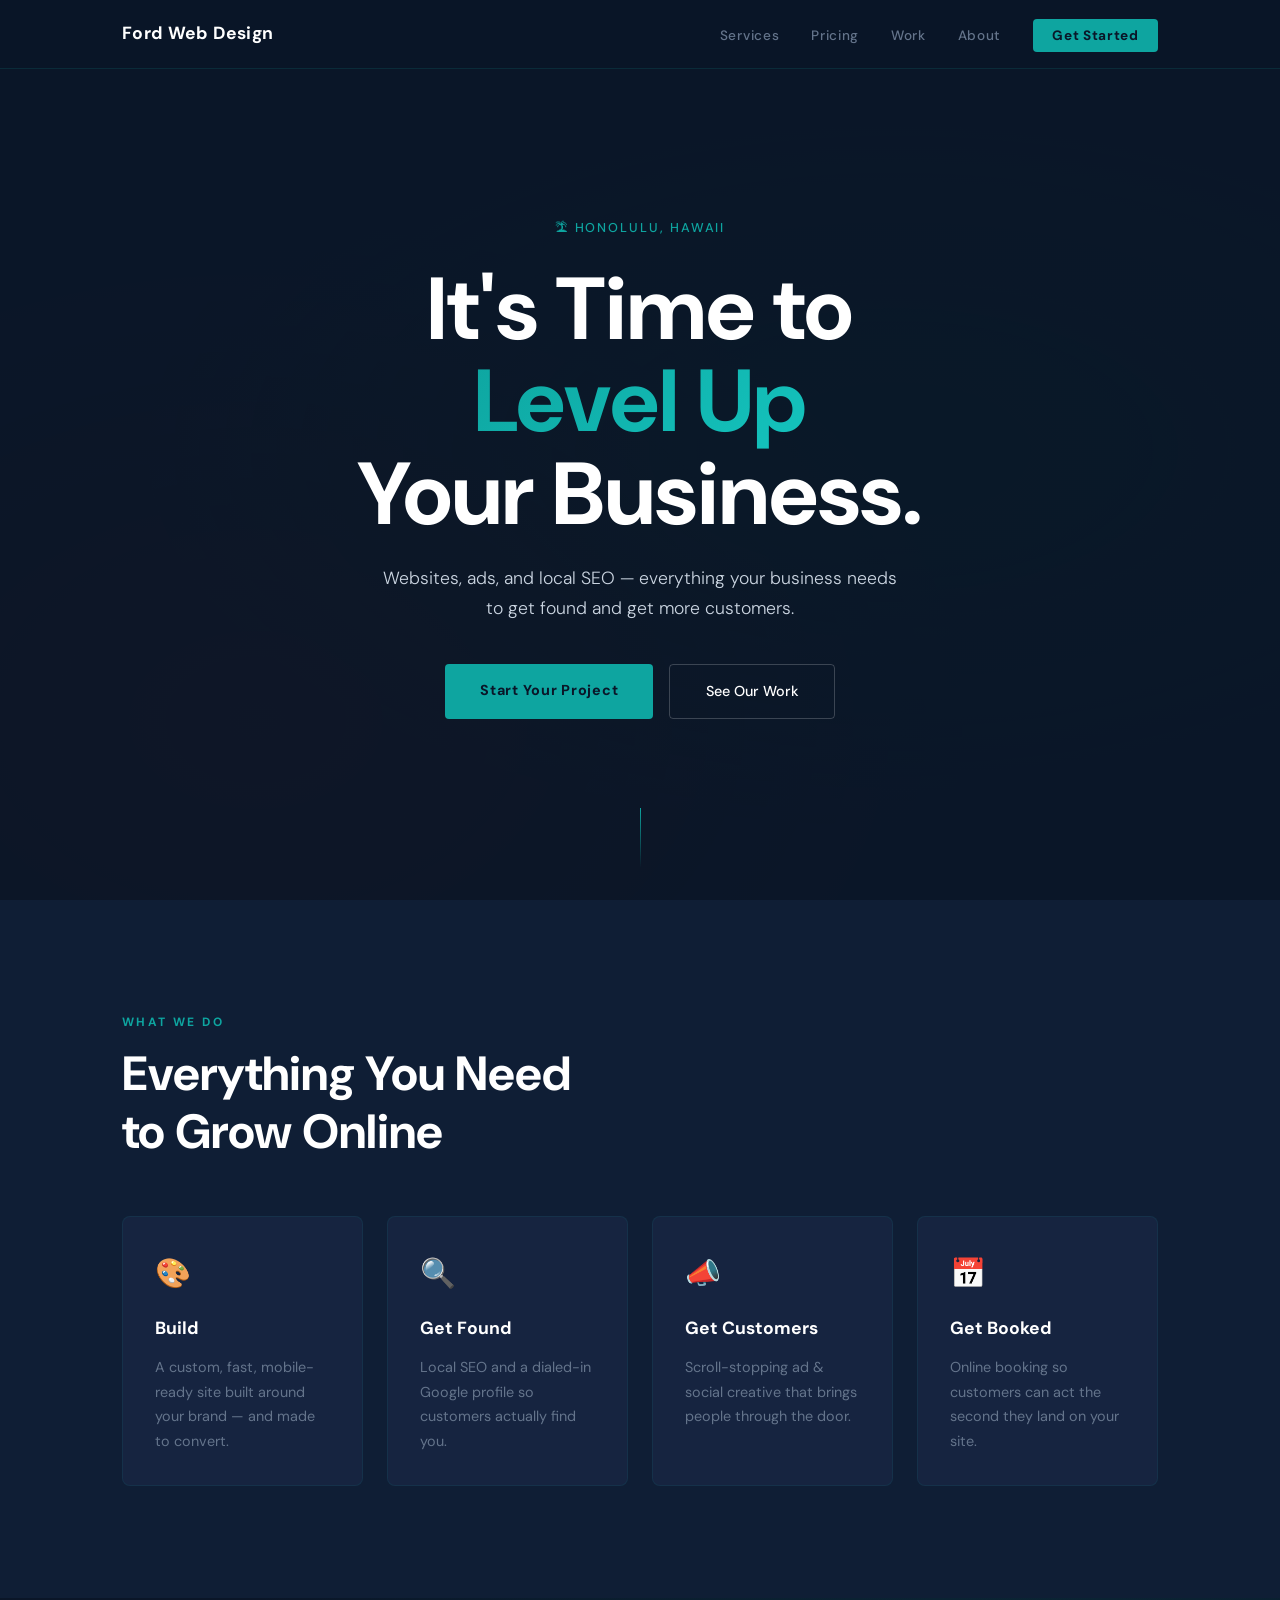
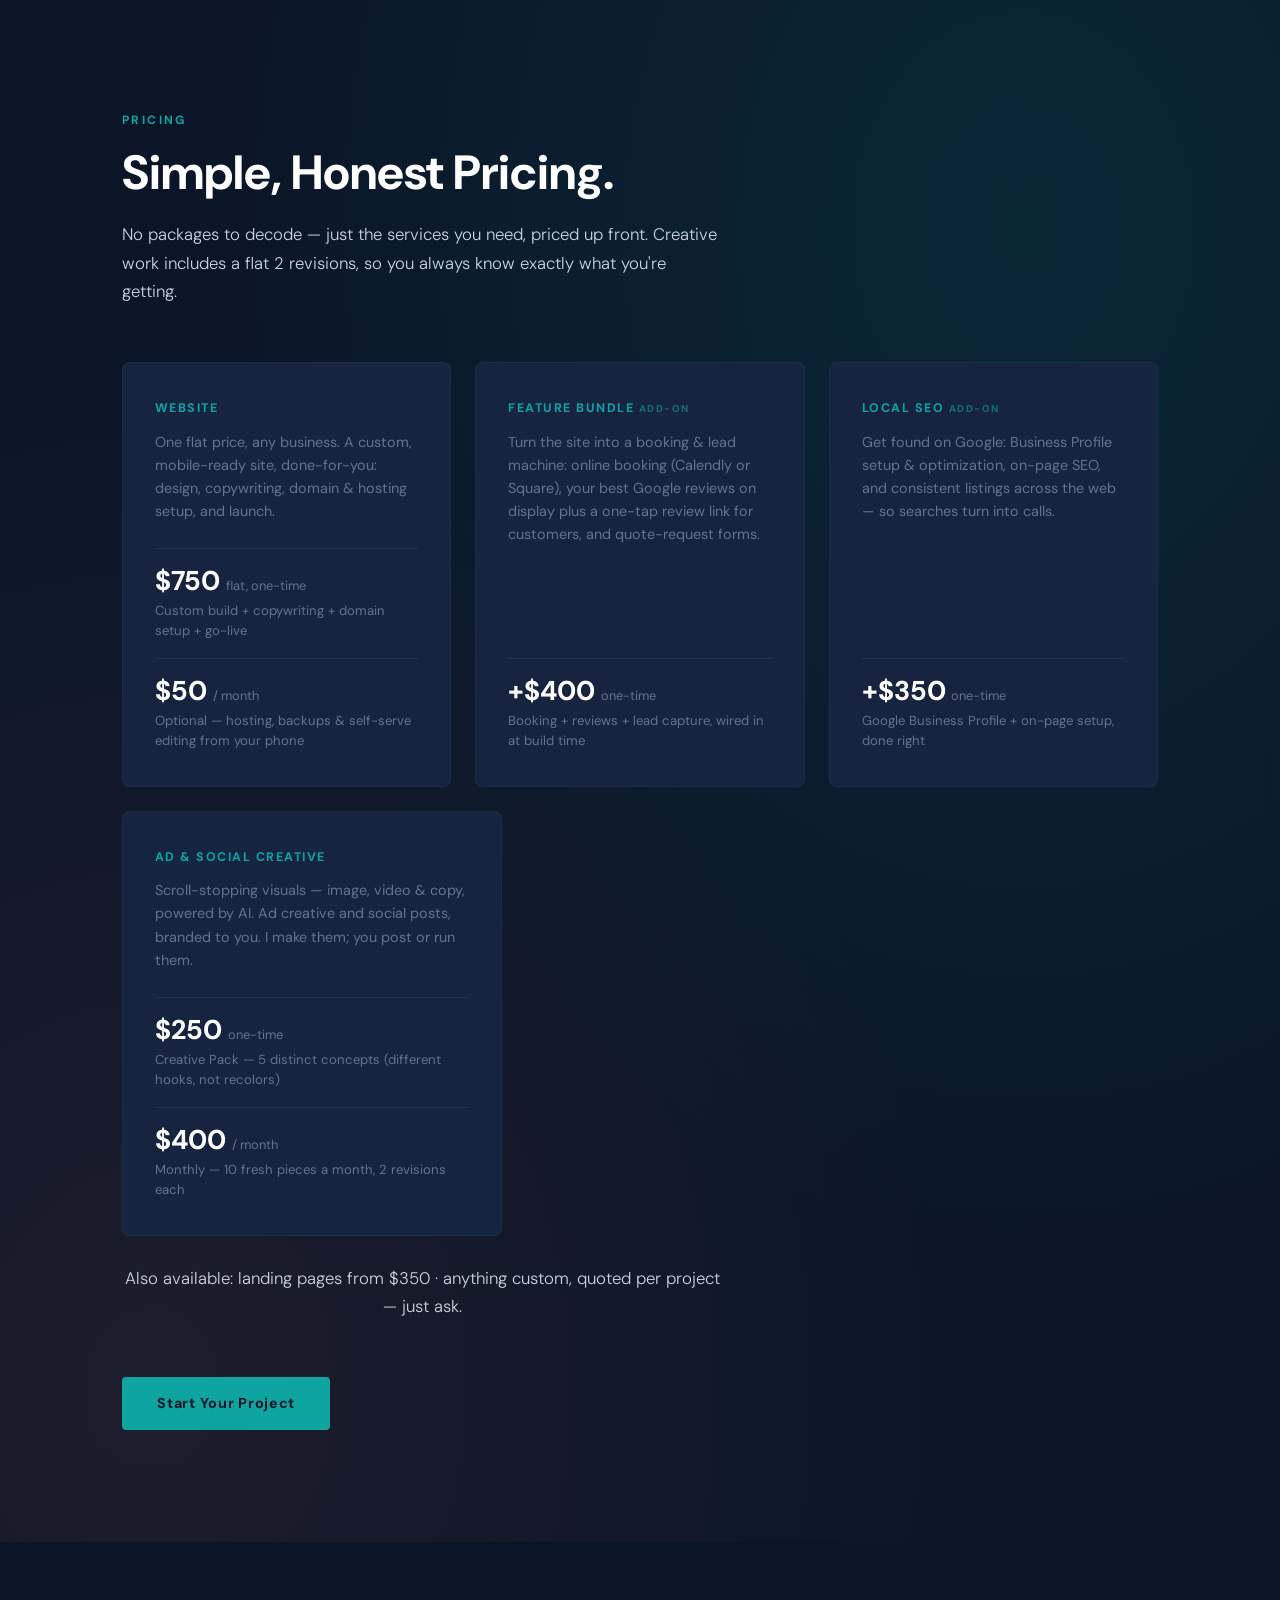
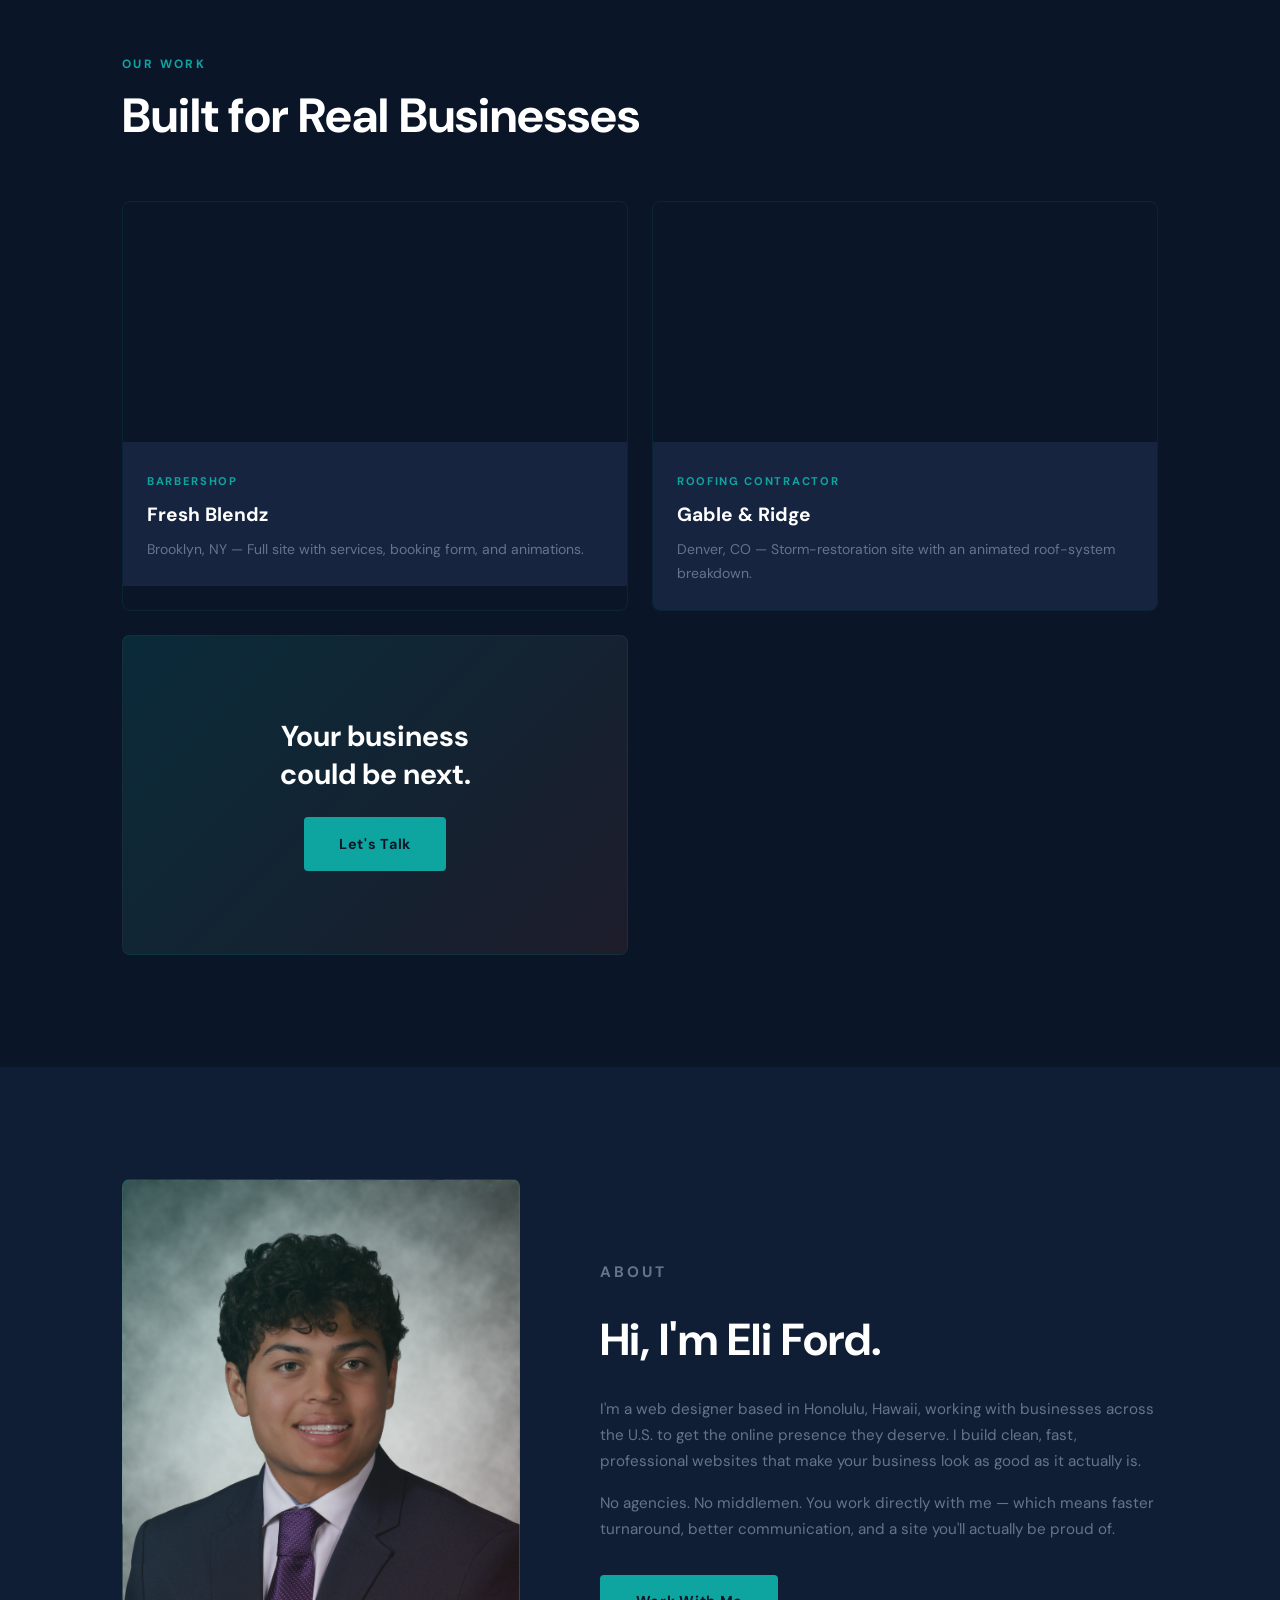
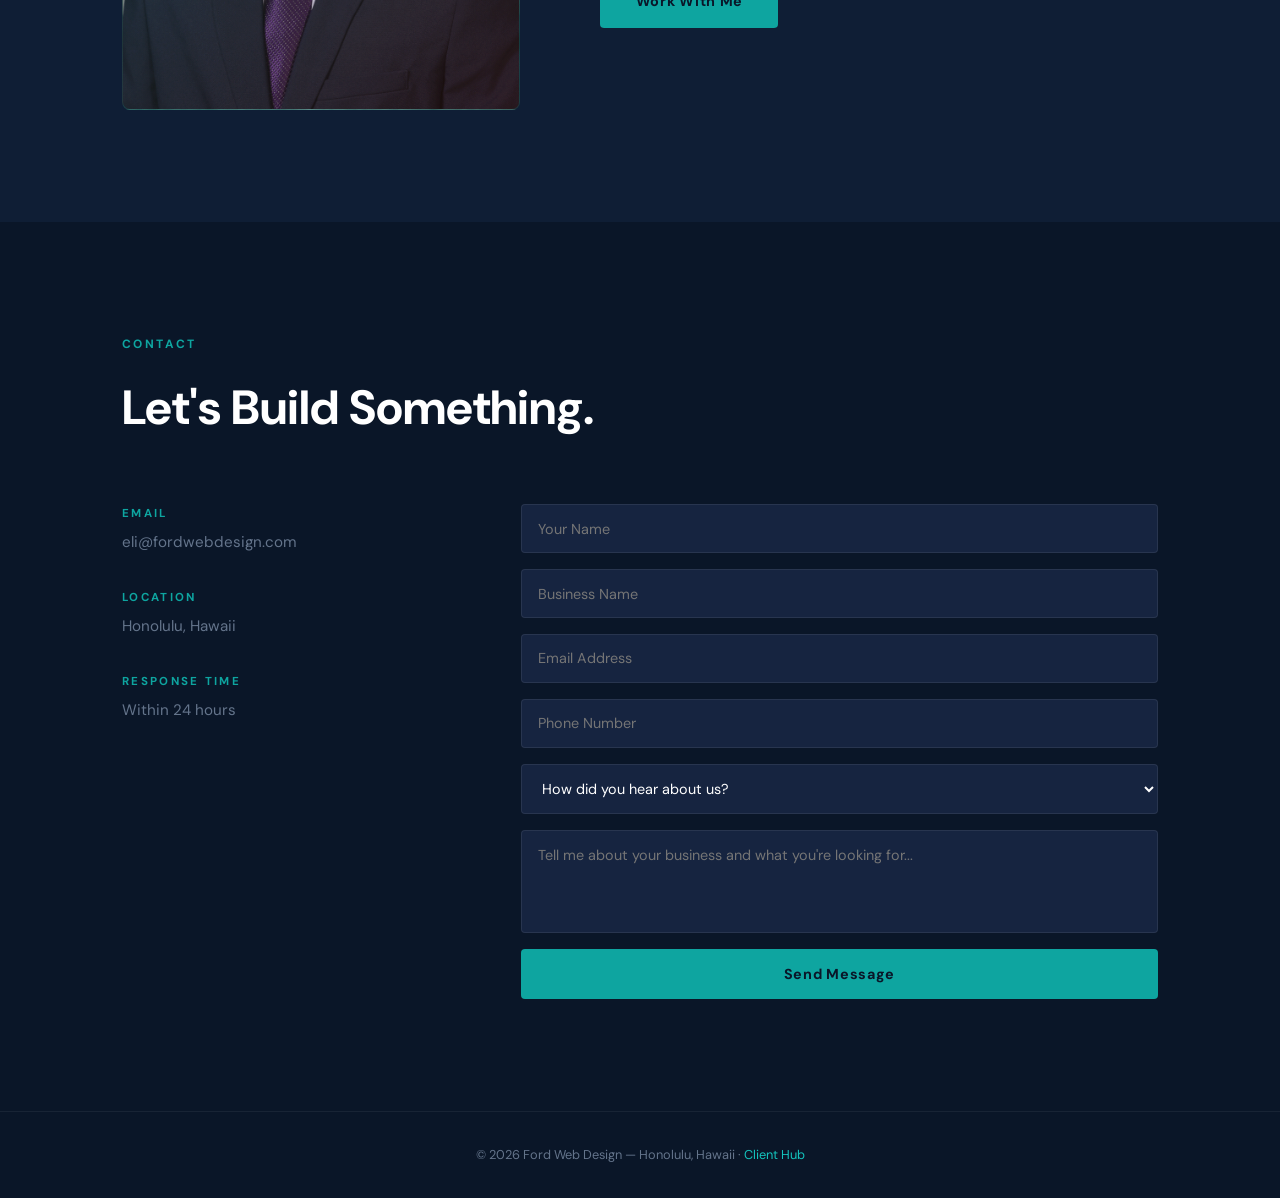
==== index.html @ 7923c3a1 "fordwebdesign: drop ongoing-SEO subscription — SEO is one-time setup; trade stack $1,500 + $50/mo Co" ====
<!DOCTYPE html>
<html lang="en">
<head>
  <meta charset="UTF-8" />
  <meta name="viewport" content="width=device-width, initial-scale=1.0" />
  <title>Web Design &amp; Ad Creative for Small Businesses | Ford Web Design</title>
  <meta name="description" content="Custom websites, ads, and local SEO for small businesses — based in Honolulu, Hawaii, working with clients nationwide. Built to get you found, booked, and growing." />
  <link rel="canonical" href="https://fordwebdesign.com/" />
  <link rel="icon" href="favicon.svg" type="image/svg+xml" />

  <!-- Social preview (Open Graph + Twitter) -->
  <meta property="og:title" content="Web Design &amp; Ad Creative for Small Businesses | Ford Web Design" />
  <meta property="og:description" content="Honolulu-based web design, ads &amp; local SEO for small businesses nationwide — built to get you found and booked." />
  <meta property="og:type" content="website" />
  <meta property="og:url" content="https://fordwebdesign.com/" />
  <meta property="og:image" content="https://fordwebdesign.com/IMG_3720%20copy.JPG" />
  <meta name="twitter:card" content="summary_large_image" />

  <link rel="preconnect" href="https://fonts.googleapis.com" />
  <link href="https://fonts.googleapis.com/css2?family=DM+Sans:wght@300;400;500;700&family=DM+Serif+Display&display=swap" rel="stylesheet" />
  <link rel="stylesheet" href="style.css" />

  <!-- Local-business structured data: tells Google exactly what & where you are -->
  <script type="application/ld+json">
  {
    "@context": "https://schema.org",
    "@type": "ProfessionalService",
    "name": "Ford Web Design",
    "description": "Web design, ads, and local SEO for small businesses. Based in Honolulu, Hawaii, serving clients nationwide.",
    "url": "https://fordwebdesign.com",
    "email": "eli@fordwebdesign.com",
    "founder": { "@type": "Person", "name": "Eli Ford" },
    "areaServed": { "@type": "Country", "name": "United States" },
    "address": {
      "@type": "PostalAddress",
      "addressLocality": "Honolulu",
      "addressRegion": "HI",
      "addressCountry": "US"
    },
    "priceRange": "$$",
    "serviceType": ["Web Design", "Landing Pages", "Ad Creative", "Local SEO", "Online Booking"]
  }
  </script>
</head>
<body>

  <!-- NAV -->
  <nav>
    <div class="nav-inner">
      <div class="logo">Ford Web Design</div>
      <ul id="nav-menu">
        <li><a href="#services">Services</a></li>
        <li><a href="#pricing">Pricing</a></li>
        <li><a href="#work">Work</a></li>
        <li><a href="#about">About</a></li>
        <li><a href="#contact" class="btn-nav">Get Started</a></li>
      </ul>
      <button class="hamburger" id="hamburger" aria-label="Toggle menu">
        <span></span><span></span><span></span>
      </button>
    </div>
  </nav>

  <!-- HERO -->
  <section class="hero">
    <div class="hero-bg"></div>
    <div class="hero-content">
      <p class="hero-location">&#127965; Honolulu, Hawaii</p>
      <h1>It's Time to<br /><span class="highlight">Level Up</span><br />Your Business.</h1>
      <p class="sub">Websites, ads, and local SEO — everything your business needs to get found and get more customers.</p>
      <div class="hero-cta">
        <a href="#contact" class="btn-primary">Start Your Project</a>
        <a href="#work" class="btn-ghost">See Our Work</a>
      </div>
    </div>
    <div class="hero-scroll">
      <span></span>
    </div>
  </section>

  <!-- SERVICES -->
  <section id="services" class="services">
    <div class="container">
      <p class="section-label">What We Do</p>
      <h2>Everything You Need<br />to Grow Online</h2>
      <div class="services-grid">
        <div class="service-card">
          <div class="service-icon">&#127912;</div>
          <h3>Build</h3>
          <p>A custom, fast, mobile-ready site built around your brand — and made to convert.</p>
        </div>
        <div class="service-card">
          <div class="service-icon">&#128269;</div>
          <h3>Get Found</h3>
          <p>Local SEO and a dialed-in Google profile so customers actually find you.</p>
        </div>
        <div class="service-card">
          <div class="service-icon">&#128227;</div>
          <h3>Get Customers</h3>
          <p>Scroll-stopping ad &amp; social creative that brings people through the door.</p>
        </div>
        <div class="service-card">
          <div class="service-icon">&#128197;</div>
          <h3>Get Booked</h3>
          <p>Online booking so customers can act the second they land on your site.</p>
        </div>
      </div>
    </div>
  </section>

  <!-- PRICING -->
  <section id="pricing" class="addons">
    <div class="addons-bg"></div>
    <div class="container">
      <p class="section-label">Pricing</p>
      <h2>Simple, Honest Pricing.</h2>
      <p class="addons-intro">No packages to decode — just the services you need, priced up front. Creative work includes a flat 2 revisions, so you always know exactly what you're getting.</p>
      <div class="addons-grid">

        <div class="svc-card">
          <p class="svc-name">Website</p>
          <p class="svc-desc">One flat price, any business. A custom, mobile-ready site, done-for-you: design, copywriting, domain &amp; hosting setup, and launch.</p>
          <div class="svc-prices">
            <div class="svc-price-row">
              <div class="svc-price">$750<span>flat, one-time</span></div>
              <p class="svc-price-detail">Custom build + copywriting + domain setup + go-live</p>
            </div>
            <div class="svc-price-row">
              <div class="svc-price">$50<span>/ month</span></div>
              <p class="svc-price-detail">Optional — hosting, backups &amp; self-serve editing from your phone</p>
            </div>
          </div>
        </div>

        <div class="svc-card">
          <p class="svc-name">Feature Bundle <span style="opacity:.6; font-size:.8em;">add-on</span></p>
          <p class="svc-desc">Turn the site into a booking &amp; lead machine: online booking (Calendly or Square), your best Google reviews on display plus a one-tap review link for customers, and quote-request forms.</p>
          <div class="svc-prices">
            <div class="svc-price-row">
              <div class="svc-price">+$400<span>one-time</span></div>
              <p class="svc-price-detail">Booking + reviews + lead capture, wired in at build time</p>
            </div>
          </div>
        </div>

        <div class="svc-card">
          <p class="svc-name">Local SEO <span style="opacity:.6; font-size:.8em;">add-on</span></p>
          <p class="svc-desc">Get found on Google: Business Profile setup &amp; optimization, on-page SEO, and consistent listings across the web — so searches turn into calls.</p>
          <div class="svc-prices">
            <div class="svc-price-row">
              <div class="svc-price">+$350<span>one-time</span></div>
              <p class="svc-price-detail">Google Business Profile + on-page setup, done right</p>
            </div>
          </div>
        </div>

        <div class="svc-card">
          <p class="svc-name">Ad &amp; Social Creative</p>
          <p class="svc-desc">Scroll-stopping visuals — image, video &amp; copy, powered by AI. Ad creative and social posts, branded to you. I make them; you post or run them.</p>
          <div class="svc-prices">
            <div class="svc-price-row">
              <div class="svc-price">$250<span>one-time</span></div>
              <p class="svc-price-detail">Creative Pack — 5 distinct concepts (different hooks, not recolors)</p>
            </div>
            <div class="svc-price-row">
              <div class="svc-price">$400<span>/ month</span></div>
              <p class="svc-price-detail">Monthly — 10 fresh pieces a month, 2 revisions each</p>
            </div>
          </div>
        </div>

      </div>
      <p class="addons-intro" style="margin-top:28px; text-align:center;">Also available: landing pages from $350 &middot; anything custom, quoted per project — just ask.</p>
      <div class="addons-cta">
        <a href="#contact" class="btn-primary">Start Your Project</a>
      </div>
    </div>
  </section>

  <!-- WORK -->
  <section id="work" class="work">
    <div class="container">
      <p class="section-label">Our Work</p>
      <h2>Built for Real Businesses</h2>
      <div class="work-grid">
        <div class="work-card" id="fresh-blendz-card" style="cursor:pointer;" onclick="openPreview('https://biggie67.github.io/Fresh-Blendz')">
          <div class="work-img" style="background-image: url('https://images.unsplash.com/photo-1503951914875-452162b0f3f1?w=800&q=80')">
            <div class="work-img-overlay"><span>Preview Site ↗</span></div>
          </div>
          <div class="work-info">
            <span class="work-tag">Barbershop</span>
            <h3>Fresh Blendz</h3>
            <p>Brooklyn, NY — Full site with services, booking form, and animations.</p>
          </div>
        </div>

        <div class="work-card" id="gable-ridge-card" style="cursor:pointer;" onclick="openPreview('https://biggie67.github.io/Roofing-Demo')">
          <div class="work-img" style="background-image: url('https://images.unsplash.com/photo-1600585154340-be6161a56a0c?w=800&q=80')">
            <div class="work-img-overlay"><span>Preview Site ↗</span></div>
          </div>
          <div class="work-info">
            <span class="work-tag">Roofing Contractor</span>
            <h3>Gable &amp; Ridge</h3>
            <p>Denver, CO — Storm-restoration site with an animated roof-system breakdown.</p>
          </div>
        </div>

        <!-- LIGHTBOX -->
        <div id="lightbox" onclick="closePreview()">
          <div class="lightbox-inner" onclick="event.stopPropagation()">
            <button class="lightbox-close" onclick="closePreview()">✕</button>
            <iframe src="about:blank" frameborder="0"></iframe>
          </div>
        </div>
        <div class="work-card work-card--cta">
          <div class="work-cta-inner">
            <p>Your business<br />could be next.</p>
            <a href="#contact" class="btn-primary">Let's Talk</a>
          </div>
        </div>
      </div>
    </div>
  </section>

  <!-- ABOUT -->
  <section id="about" class="about">
    <div class="container about-inner">
      <div class="about-img">
        <div class="about-img-placeholder"></div>
      </div>
      <div class="about-text">
        <p class="section-label">About</p>
        <h2>Hi, I'm Eli Ford.</h2>
        <p>I'm a web designer based in Honolulu, Hawaii, working with businesses across the U.S. to get the online presence they deserve. I build clean, fast, professional websites that make your business look as good as it actually is.</p>
        <p>No agencies. No middlemen. You work directly with me — which means faster turnaround, better communication, and a site you'll actually be proud of.</p>
        <a href="#contact" class="btn-primary">Work With Me</a>
      </div>
    </div>
  </section>

  <!-- CONTACT -->
  <section id="contact" class="contact">
    <div class="container">
      <p class="section-label">Contact</p>
      <h2>Let's Build Something.</h2>
      <div class="contact-grid">
        <div class="contact-info">
          <div class="info-block">
            <h4>Email</h4>
            <p>eli@fordwebdesign.com</p>
          </div>
          <div class="info-block">
            <h4>Location</h4>
            <p>Honolulu, Hawaii</p>
          </div>
          <div class="info-block">
            <h4>Response Time</h4>
            <p>Within 24 hours</p>
          </div>
        </div>
        <div class="contact-form">
          <form action="https://formspree.io/f/mbdbbbae" method="POST">
            <input type="text" name="name" placeholder="Your Name" required />
            <input type="text" name="business" placeholder="Business Name" required />
            <input type="email" name="email" placeholder="Email Address" required />
            <input type="tel" name="phone" placeholder="Phone Number" />
            <select name="source">
              <option value="">How did you hear about us?</option>
              <option>Google Search</option>
              <option>Referral</option>
              <option>Social Media</option>
              <option>Cold Call</option>
              <option>Other</option>
            </select>
            <textarea name="message" placeholder="Tell me about your business and what you're looking for..." rows="4"></textarea>
            <button type="submit">Send Message</button>
          </form>
        </div>
      </div>
    </div>
  </section>

  <!-- FOOTER -->
  <footer>
    <p>&copy; 2026 Ford Web Design &mdash; Honolulu, Hawaii &middot; <a href="clients/" style="color:#14c4be; text-decoration:none;">Client Hub</a></p>
  </footer>

  <script>
    // Scroll reveal
    const revealEls = document.querySelectorAll('.service-card, .svc-card, .work-card, .about-inner, .contact-grid, .info-block');
    const observer = new IntersectionObserver((entries) => {
      entries.forEach(entry => {
        if (entry.isIntersecting) {
          entry.target.classList.add('revealed');
          observer.unobserve(entry.target);
        }
      });
    }, { threshold: 0.1 });
    revealEls.forEach(el => { el.classList.add('reveal'); observer.observe(el); });

    // Active nav
    const sections = document.querySelectorAll('section[id]');
    const navLinks = document.querySelectorAll('nav ul a:not(.btn-nav)');
    window.addEventListener('scroll', () => {
      let current = '';
      sections.forEach(sec => {
        if (window.scrollY >= sec.offsetTop - 120) current = sec.id;
      });
      navLinks.forEach(link => {
        link.classList.toggle('nav-active', link.getAttribute('href') === '#' + current);
      });
    }, { passive: true });

    // Lightbox
    function openPreview(url) {
      document.querySelector('#lightbox iframe').src = url;
      document.getElementById('lightbox').classList.add('active');
      document.body.style.overflow = 'hidden';
    }
    function closePreview() {
      document.getElementById('lightbox').classList.remove('active');
      document.body.style.overflow = '';
    }
    document.addEventListener('keydown', e => { if (e.key === 'Escape') closePreview(); });

    // Hamburger menu
    const hamburger = document.getElementById('hamburger');
    const navMenu = document.getElementById('nav-menu');
    hamburger.addEventListener('click', () => {
      hamburger.classList.toggle('open');
      navMenu.classList.toggle('open');
    });
    navMenu.querySelectorAll('a').forEach(link => {
      link.addEventListener('click', () => {
        hamburger.classList.remove('open');
        navMenu.classList.remove('open');
      });
    });

    // Scroll indicator fade
    const scrollIndicator = document.querySelector('.hero-scroll');
    window.addEventListener('scroll', () => {
      scrollIndicator.style.opacity = window.scrollY > 80 ? '0' : '1';
    }, { passive: true });
  </script>

</body>
</html>
---- style.css ----
/* =====================
   VARIABLES
   ===================== */
:root {
  --navy:        #0a1628;
  --navy-2:      #0f1e35;
  --navy-3:      #162440;
  --teal:        #0ea5a0;
  --teal-light:  #14c4be;
  --coral:       #ff6b5b;
  --white:       #ffffff;
  --off-white:   #f0f4f8;
  --text:        #cbd5e1;
  --text-muted:  #64748b;
  --font:        'DM Sans', sans-serif;
  --font-serif:  'DM Serif Display', serif;
}

/* =====================
   RESET & BASE
   ===================== */
*, *::before, *::after { box-sizing: border-box; margin: 0; padding: 0; }
html { scroll-behavior: smooth; }
body { font-family: var(--font); background: var(--navy); color: var(--text); font-size: 16px; line-height: 1.7; }
h1, h2, h3 { font-weight: 700; color: var(--white); }
a { text-decoration: none; color: inherit; }
.container { max-width: 1100px; margin: 0 auto; padding: 0 2rem; }

/* =====================
   NAV
   ===================== */
nav {
  position: fixed; top: 0; left: 0; right: 0; z-index: 100;
  background: rgba(10, 22, 40, 0.92);
  border-bottom: 1px solid rgba(14, 165, 160, 0.15);
  backdrop-filter: blur(12px);
}
.nav-inner {
  max-width: 1100px; margin: 0 auto; padding: 1.2rem 2rem;
  display: flex; align-items: center; justify-content: space-between;
}
.logo { font-family: var(--font); font-size: 1.1rem; font-weight: 700; color: var(--white); letter-spacing: 0.02em; }
nav ul { list-style: none; display: flex; align-items: center; gap: 2rem; }
nav ul a { font-size: 0.85rem; font-weight: 500; letter-spacing: 0.05em; color: var(--text-muted); transition: color 0.2s; }
nav ul a:hover, nav ul a.nav-active { color: var(--teal); }
.btn-nav {
  background: var(--teal); color: var(--navy) !important;
  padding: 0.5rem 1.2rem; font-weight: 700; border-radius: 4px;
  transition: background 0.2s !important;
}
.btn-nav:hover { background: var(--teal-light) !important; }

/* =====================
   HERO
   ===================== */
.hero {
  min-height: 100vh; display: flex; align-items: center;
  position: relative; overflow: hidden;
  padding: 6rem 2rem 4rem;
}
.hero-bg {
  position: absolute; inset: 0; z-index: 0;
  background:
    radial-gradient(ellipse at 70% 50%, rgba(14, 165, 160, 0.12) 0%, transparent 60%),
    radial-gradient(ellipse at 20% 80%, rgba(255, 107, 91, 0.08) 0%, transparent 50%),
    url('https://images.unsplash.com/photo-1507525428034-b723cf961d3e?w=1800&q=80') center/cover no-repeat;
  filter: brightness(0.25);
}
.hero-content { position: relative; z-index: 1; max-width: 700px; margin: 0 auto; text-align: center; }
.hero-location {
  display: inline-block; font-size: 0.8rem; font-weight: 500; letter-spacing: 0.15em;
  text-transform: uppercase; color: var(--teal); margin-bottom: 1.5rem;
  opacity: 0; transform: translateY(12px); animation: fadeUp 0.6s ease forwards 0.2s;
}
.hero h1 {
  font-size: clamp(3rem, 7vw, 5.5rem); line-height: 1.05; color: var(--white);
  margin-bottom: 1.5rem; font-weight: 700;
  opacity: 0; transform: translateY(16px); animation: fadeUp 0.7s ease forwards 0.4s;
}
.hero h1 .highlight {
  background: linear-gradient(135deg, var(--teal), var(--teal-light));
  -webkit-background-clip: text; -webkit-text-fill-color: transparent; background-clip: text;
}
.hero .sub {
  font-size: 1.1rem; color: var(--text); font-weight: 300; max-width: 520px;
  margin: 0 auto 2.5rem; line-height: 1.7;
  opacity: 0; transform: translateY(12px); animation: fadeUp 0.7s ease forwards 0.6s;
}
.hero-cta {
  display: flex; gap: 1rem; justify-content: center; flex-wrap: wrap;
  opacity: 0; transform: translateY(12px); animation: fadeUp 0.7s ease forwards 0.8s;
}
.btn-primary {
  display: inline-block; background: var(--teal); color: var(--navy);
  padding: 0.9rem 2.2rem; font-size: 0.9rem; font-weight: 700;
  letter-spacing: 0.05em; border-radius: 4px; transition: background 0.2s, transform 0.2s;
}
.btn-primary:hover { background: var(--teal-light); transform: translateY(-2px); }
.btn-ghost {
  display: inline-block; border: 1px solid rgba(255,255,255,0.2); color: var(--white);
  padding: 0.9rem 2.2rem; font-size: 0.9rem; font-weight: 500;
  border-radius: 4px; transition: border-color 0.2s, color 0.2s;
}
.btn-ghost:hover { border-color: var(--teal); color: var(--teal); }

/* Scroll indicator */
.hero-scroll {
  position: absolute; bottom: 2rem; left: 50%; transform: translateX(-50%);
  z-index: 1; transition: opacity 0.4s;
  opacity: 0; animation: fadeUp 0.6s ease forwards 1.2s;
}
.hero-scroll span {
  display: block; width: 1px; height: 60px; margin: 0 auto;
  background: linear-gradient(to bottom, var(--teal), transparent);
  animation: scrollLine 1.8s ease-in-out infinite;
}
@keyframes scrollLine {
  0% { transform: scaleY(0); transform-origin: top; }
  50% { transform: scaleY(1); transform-origin: top; }
  51% { transform: scaleY(1); transform-origin: bottom; }
  100% { transform: scaleY(0); transform-origin: bottom; }
}

/* =====================
   SERVICES
   ===================== */
.services { padding: 7rem 0; background: var(--navy-2); }
.section-label {
  font-size: 0.75rem; font-weight: 700; letter-spacing: 0.2em; text-transform: uppercase;
  color: var(--teal); margin-bottom: 0.8rem;
}
.services h2 { font-size: clamp(2rem, 4vw, 3rem); color: var(--white); margin-bottom: 3.5rem; line-height: 1.2; }
.services-grid { display: grid; grid-template-columns: repeat(auto-fit, minmax(240px, 1fr)); gap: 1.5rem; }
.service-card {
  background: var(--navy-3); border: 1px solid rgba(14, 165, 160, 0.1);
  padding: 2rem; border-radius: 8px; transition: border-color 0.3s, transform 0.3s;
}
.service-card:hover { border-color: var(--teal); transform: translateY(-4px); }
.service-icon { font-size: 1.8rem; margin-bottom: 1rem; }
.service-card h3 { font-size: 1.1rem; color: var(--white); margin-bottom: 0.7rem; }
.service-card p { font-size: 0.9rem; color: var(--text-muted); line-height: 1.7; }

/* =====================
   PRICING
   ===================== */
.addons { padding: 7rem 0; background: var(--navy); position: relative; overflow: hidden; }
.addons-bg {
  position: absolute; inset: 0; z-index: 0;
  background:
    radial-gradient(ellipse at 80% 15%, rgba(14,165,160,0.12) 0%, transparent 55%),
    radial-gradient(ellipse at 12% 90%, rgba(255,107,91,0.08) 0%, transparent 50%);
}
.addons .container { position: relative; z-index: 1; }
.addons h2 { font-size: clamp(2rem, 4vw, 3rem); color: var(--white); margin-bottom: 1.2rem; line-height: 1.2; }
.addons-intro { font-size: 1.05rem; color: var(--text); max-width: 600px; margin-bottom: 3.5rem; font-weight: 300; }
.addons-grid { display: flex; flex-wrap: wrap; gap: 1.5rem; align-items: stretch; }
.svc-card {
  flex: 1 1 300px; max-width: 380px;
  background: var(--navy-3); border: 1px solid rgba(14, 165, 160, 0.1);
  padding: 2.2rem 2rem; border-radius: 8px; transition: border-color 0.3s, transform 0.3s;
  display: flex; flex-direction: column;
}
.svc-card:hover { border-color: var(--teal); transform: translateY(-4px); }
.svc-name {
  font-size: 0.78rem; font-weight: 700; letter-spacing: 0.12em; text-transform: uppercase;
  color: var(--teal); margin-bottom: 0.7rem;
}
.svc-desc { font-size: 0.9rem; color: var(--text-muted); margin-bottom: 1.6rem; line-height: 1.6; }
.svc-prices { margin-top: auto; }
.svc-price-row { padding-top: 1.1rem; border-top: 1px solid rgba(255,255,255,0.07); }
.svc-price-row + .svc-price-row { margin-top: 1.1rem; }
.svc-price { font-size: 1.7rem; font-weight: 700; color: var(--white); line-height: 1; }
.svc-price span { font-size: 0.8rem; font-weight: 400; color: var(--text-muted); margin-left: 0.35rem; }
.svc-price-detail { font-size: 0.82rem; color: var(--text-muted); margin-top: 0.45rem; line-height: 1.5; }
.addons-cta { margin-top: 3rem; }

/* =====================
   WORK
   ===================== */
.work { padding: 7rem 0; background: var(--navy); }
.work h2 { font-size: clamp(2rem, 4vw, 3rem); color: var(--white); margin-bottom: 3.5rem; line-height: 1.2; }
.work-grid { display: grid; grid-template-columns: 1fr 1fr; gap: 1.5rem; }
.work-card { border-radius: 8px; overflow: hidden; border: 1px solid rgba(14, 165, 160, 0.1); transition: border-color 0.3s; }
.work-card:hover { border-color: var(--teal); }
.work-img { height: 240px; background-size: cover; background-position: center; }
.work-info { padding: 1.5rem; background: var(--navy-3); }
.work-tag {
  display: inline-block; font-size: 0.7rem; font-weight: 700; letter-spacing: 0.15em;
  text-transform: uppercase; color: var(--teal); margin-bottom: 0.5rem;
}
.work-info h3 { font-size: 1.2rem; color: var(--white); margin-bottom: 0.4rem; }
.work-info p { font-size: 0.875rem; color: var(--text-muted); }
.work-card--cta {
  background: linear-gradient(135deg, rgba(14,165,160,0.15), rgba(255,107,91,0.08));
  display: flex; align-items: center; justify-content: center; min-height: 320px;
}
.work-cta-inner { text-align: center; padding: 2rem; }
.work-cta-inner p { font-size: 1.8rem; font-weight: 700; color: var(--white); line-height: 1.3; margin-bottom: 1.5rem; }

/* =====================
   ABOUT
   ===================== */
.about { padding: 7rem 0; background: var(--navy-2); }
.about-inner { display: grid; grid-template-columns: 1fr 1.4fr; gap: 5rem; align-items: center; }
.about-img-placeholder {
  width: 100%; aspect-ratio: 3/4; border-radius: 8px;
  background:
    linear-gradient(135deg, rgba(14,165,160,0.2), rgba(255,107,91,0.1)),
    url('IMG_3720 copy.JPG') center/cover;
  border: 1px solid rgba(14,165,160,0.2);
}
.about-text h2 { font-size: clamp(2rem, 4vw, 2.8rem); margin-bottom: 1.2rem; }
.about-text p { color: var(--text-muted); margin-bottom: 1rem; font-size: 0.95rem; }
.about-text .btn-primary { margin-top: 1rem; }

/* =====================
   CONTACT
   ===================== */
.contact { padding: 7rem 0; background: var(--navy); }
.contact h2 { font-size: clamp(2rem, 4vw, 3rem); color: var(--white); margin-bottom: 3.5rem; }
.contact-grid { display: grid; grid-template-columns: 1fr 2fr; gap: 5rem; align-items: start; }
.info-block { margin-bottom: 2rem; }
.info-block h4 {
  font-size: 0.72rem; font-weight: 700; letter-spacing: 0.2em; text-transform: uppercase;
  color: var(--teal); margin-bottom: 0.4rem;
}
.info-block p { color: var(--text-muted); font-size: 0.95rem; }
.contact-form form { display: flex; flex-direction: column; gap: 1rem; }
.contact-form input,
.contact-form select,
.contact-form textarea {
  background: var(--navy-3); border: 1px solid rgba(255,255,255,0.08);
  color: var(--white); padding: 0.9rem 1rem; font-family: var(--font);
  font-size: 0.9rem; outline: none; border-radius: 4px; transition: border-color 0.2s;
  resize: none;
}
.contact-form input:focus,
.contact-form select:focus,
.contact-form textarea:focus { border-color: var(--teal); }
.contact-form select option { background: var(--navy-3); }
.contact-form button {
  background: var(--teal); color: var(--navy); border: none;
  padding: 1rem; font-family: var(--font); font-size: 0.9rem; font-weight: 700;
  letter-spacing: 0.05em; border-radius: 4px; cursor: pointer; transition: background 0.2s, transform 0.2s;
}
.contact-form button:hover { background: var(--teal-light); transform: translateY(-2px); }

/* =====================
   FOOTER
   ===================== */
footer {
  background: var(--navy); border-top: 1px solid rgba(255,255,255,0.06);
  text-align: center; padding: 2rem; font-size: 0.8rem; color: var(--text-muted);
}

/* =====================
   ANIMATIONS
   ===================== */
@keyframes fadeUp {
  to { opacity: 1; transform: translateY(0); }
}
.reveal { opacity: 0; transform: translateY(24px); transition: opacity 0.6s ease, transform 0.6s ease; }
.reveal.revealed { opacity: 1; transform: translateY(0); }
.service-card:nth-child(2) { transition-delay: 0.1s; }
.service-card:nth-child(3) { transition-delay: 0.2s; }
.service-card:nth-child(4) { transition-delay: 0.3s; }
.work-card:nth-child(2) { transition-delay: 0.15s; }

/* =====================
   RESPONSIVE
   ===================== */
/* =====================
   WORK IMG OVERLAY
   ===================== */
.work-img { position: relative; }
.work-img-overlay {
  position: absolute; inset: 0;
  background: rgba(14, 165, 160, 0);
  display: flex; align-items: center; justify-content: center;
  transition: background 0.3s;
}
.work-img-overlay span {
  color: var(--white); font-weight: 700; font-size: 0.9rem;
  letter-spacing: 0.1em; opacity: 0; transition: opacity 0.3s;
}
.work-card:hover .work-img-overlay { background: rgba(14, 165, 160, 0.5); }
.work-card:hover .work-img-overlay span { opacity: 1; }

/* =====================
   LIGHTBOX
   ===================== */
#lightbox {
  display: none;
  position: fixed; inset: 0; z-index: 999;
  background: rgba(0,0,0,0.85);
  align-items: center; justify-content: center;
}
#lightbox.active { display: flex; }
.lightbox-inner {
  position: relative;
  width: 90vw; height: 85vh;
  border-radius: 8px; overflow: hidden;
  border: 1px solid rgba(14,165,160,0.3);
}
.lightbox-inner iframe {
  width: 200%;
  height: 200%;
  transform: scale(0.5);
  transform-origin: top left;
}
.lightbox-close {
  position: absolute; top: 1rem; right: 1rem; z-index: 10;
  background: var(--navy); color: var(--white);
  border: 1px solid rgba(255,255,255,0.2);
  width: 36px; height: 36px; border-radius: 50%;
  font-size: 0.9rem; cursor: pointer;
  display: flex; align-items: center; justify-content: center;
  transition: background 0.2s;
}
.lightbox-close:hover { background: var(--teal); }

/* =====================
   HAMBURGER
   ===================== */
.hamburger {
  display: none;
  flex-direction: column;
  gap: 5px;
  background: none;
  border: none;
  cursor: pointer;
  padding: 4px;
  z-index: 200;
}
.hamburger span {
  display: block;
  width: 24px;
  height: 2px;
  background: var(--white);
  border-radius: 2px;
  transition: transform 0.3s ease, opacity 0.3s ease;
}
.hamburger.open span:nth-child(1) { transform: translateY(7px) rotate(45deg); }
.hamburger.open span:nth-child(2) { opacity: 0; }
.hamburger.open span:nth-child(3) { transform: translateY(-7px) rotate(-45deg); }

@media (max-width: 768px) {
  .hamburger { display: flex; }

  nav ul {
    display: flex;
    flex-direction: column;
    position: fixed;
    top: 0; left: 0; right: 0;
    background: var(--navy);
    padding: 6rem 2rem 3rem;
    gap: 2rem;
    transform: translateY(-100%);
    transition: transform 0.35s ease;
    z-index: 99;
  }
  nav ul.open { transform: translateY(0); }
  nav ul a { font-size: 1.1rem; color: var(--text); }
  .btn-nav {
    display: inline-block;
    width: fit-content;
  }

  .work-grid, .about-inner, .contact-grid { grid-template-columns: 1fr; gap: 2.5rem; }
  .services-grid { grid-template-columns: 1fr; }
  .work-card--cta { min-height: 200px; }
}
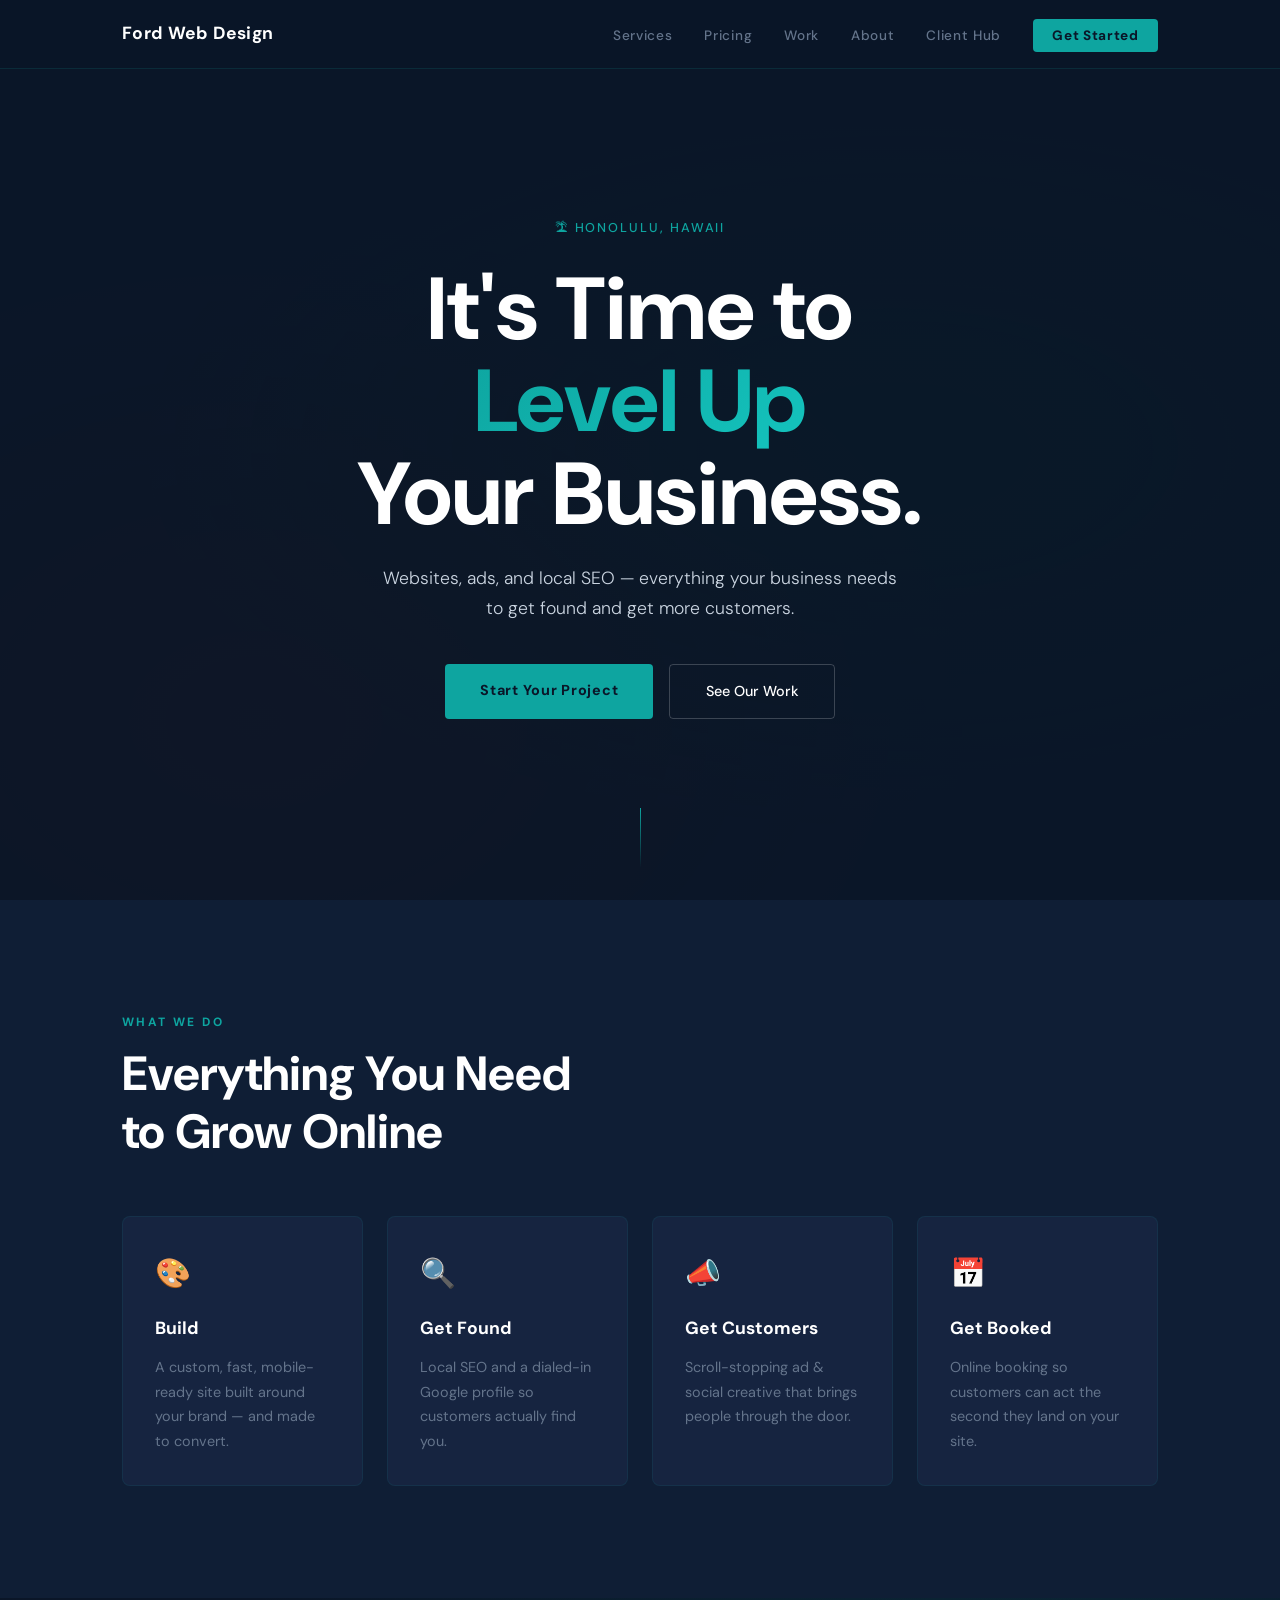
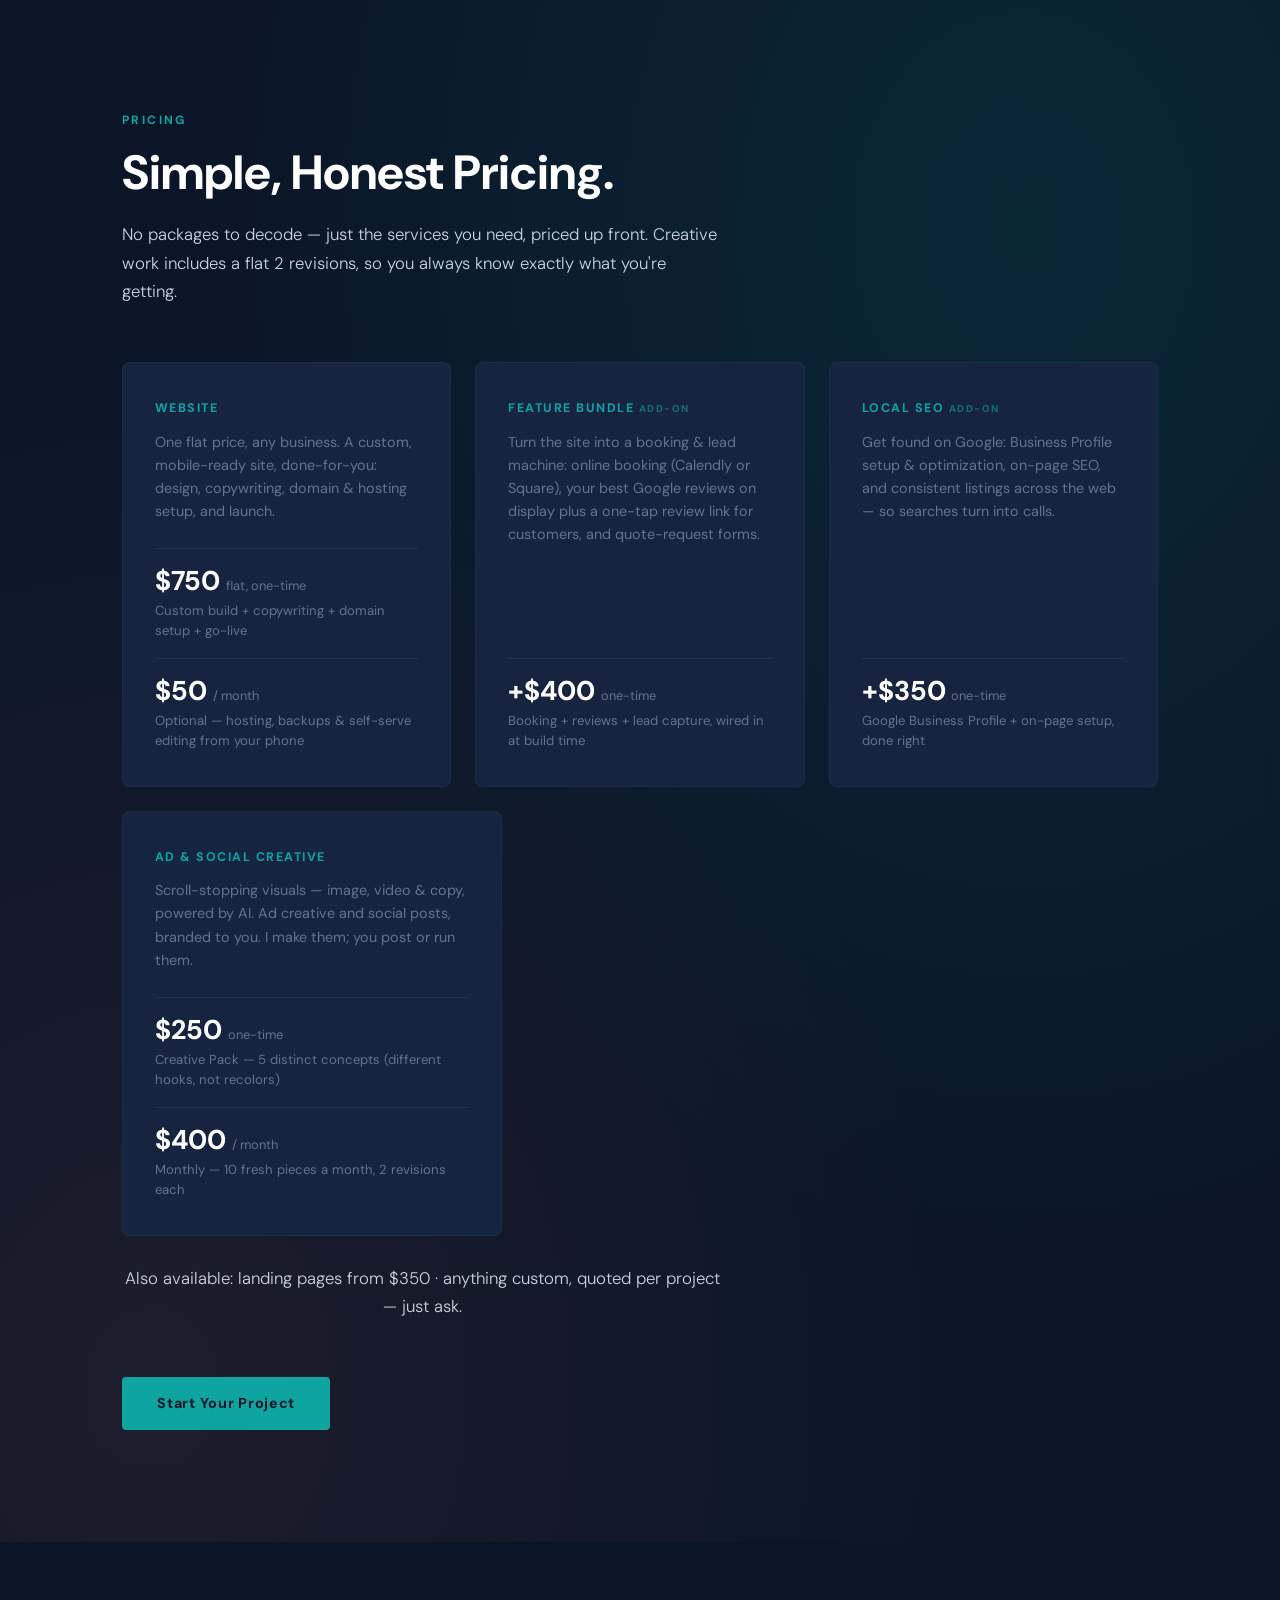
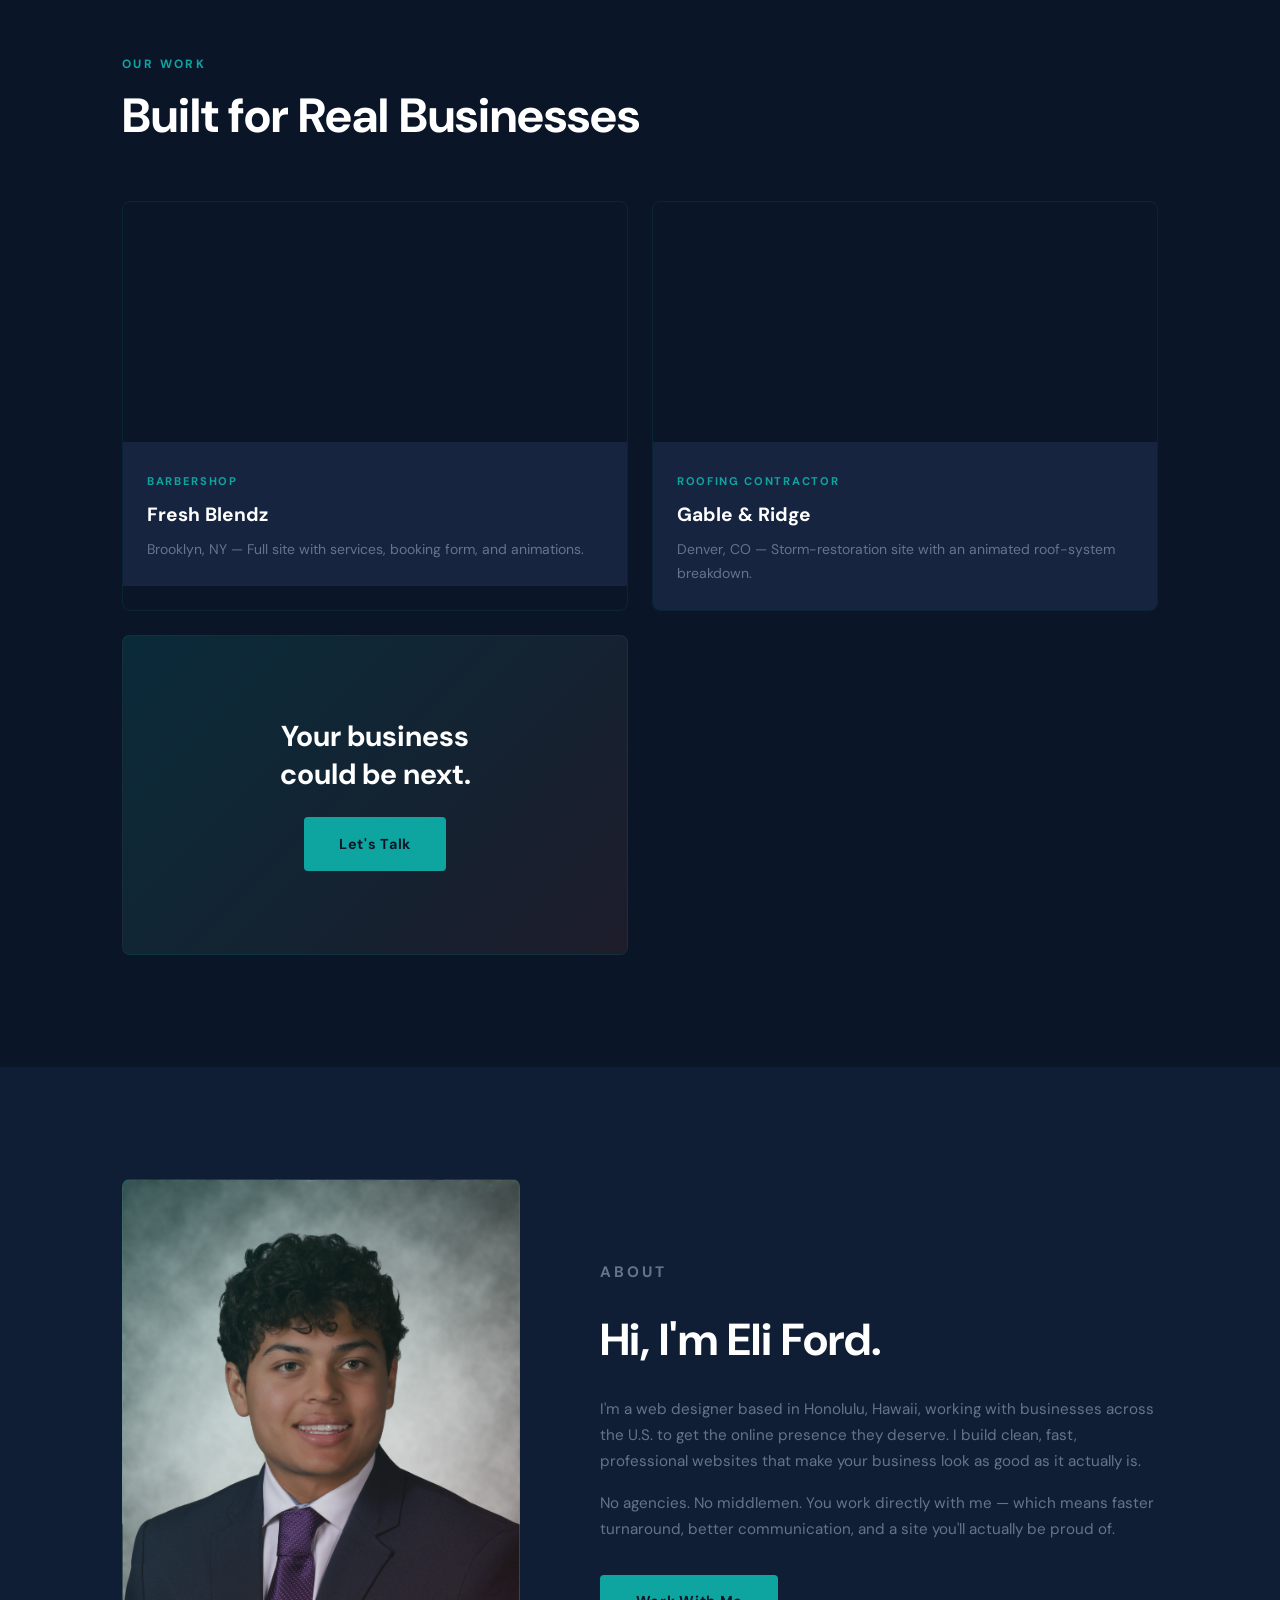
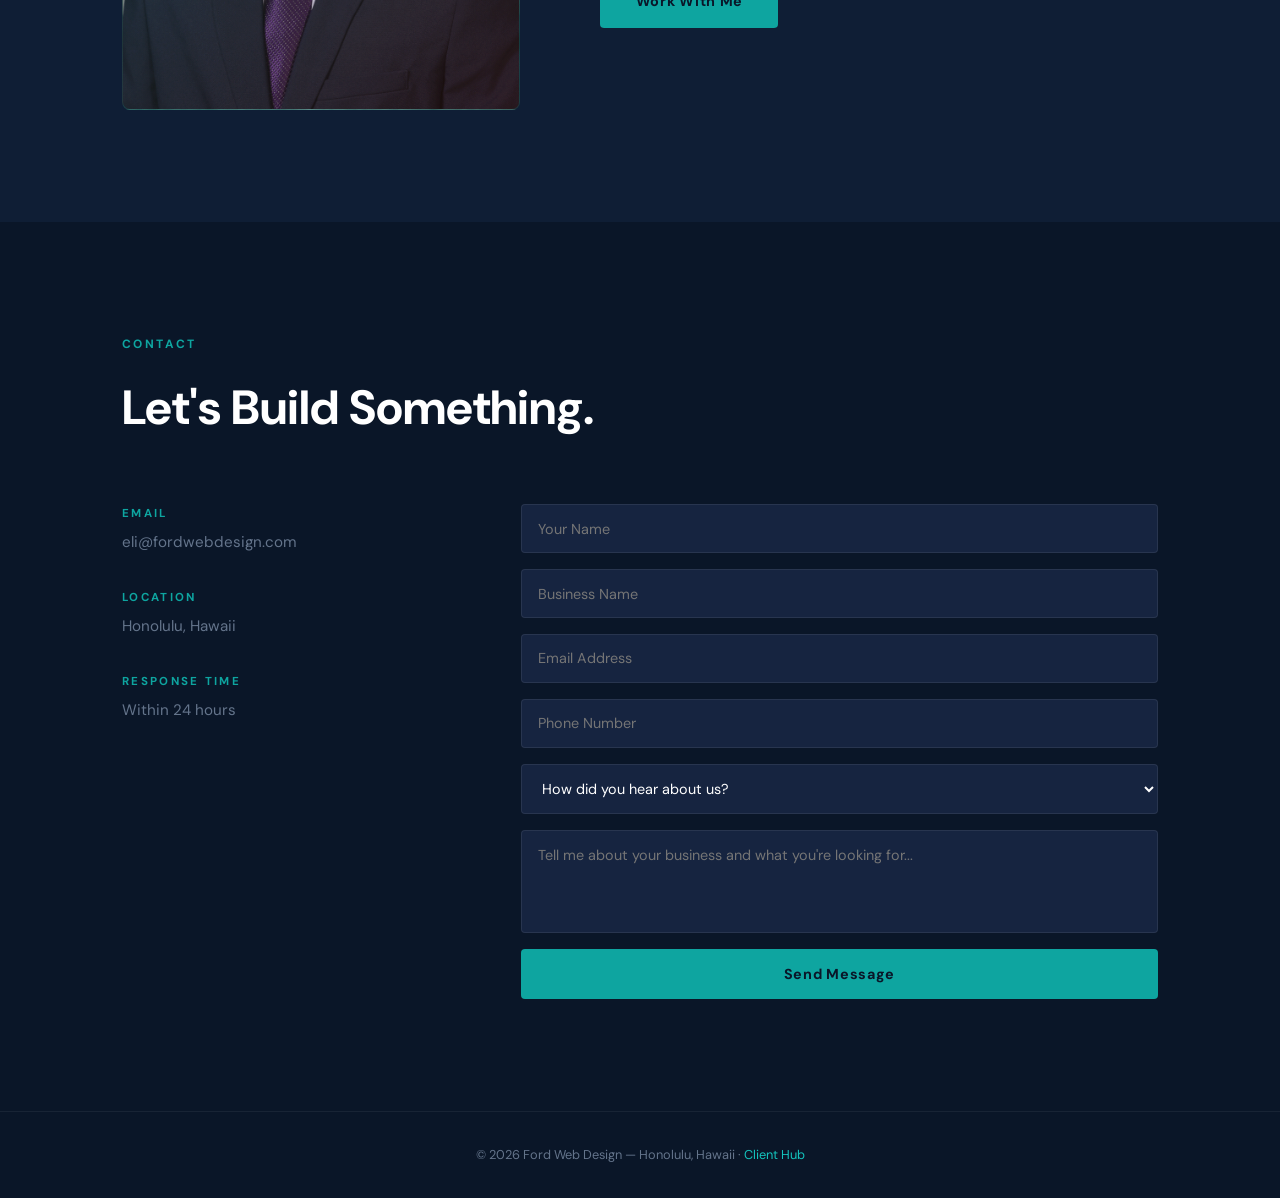
==== commit 4c2ce60d: "fordwebdesign: Client Hub in top nav + client sign-in (hub code entry) on /clients/ Co-Authored-By: " ====
--- a/index.html
+++ b/index.html
@@ -53,6 +53,7 @@
         <li><a href="#pricing">Pricing</a></li>
         <li><a href="#work">Work</a></li>
         <li><a href="#about">About</a></li>
+        <li><a href="clients/">Client Hub</a></li>
         <li><a href="#contact" class="btn-nav">Get Started</a></li>
       </ul>
       <button class="hamburger" id="hamburger" aria-label="Toggle menu">
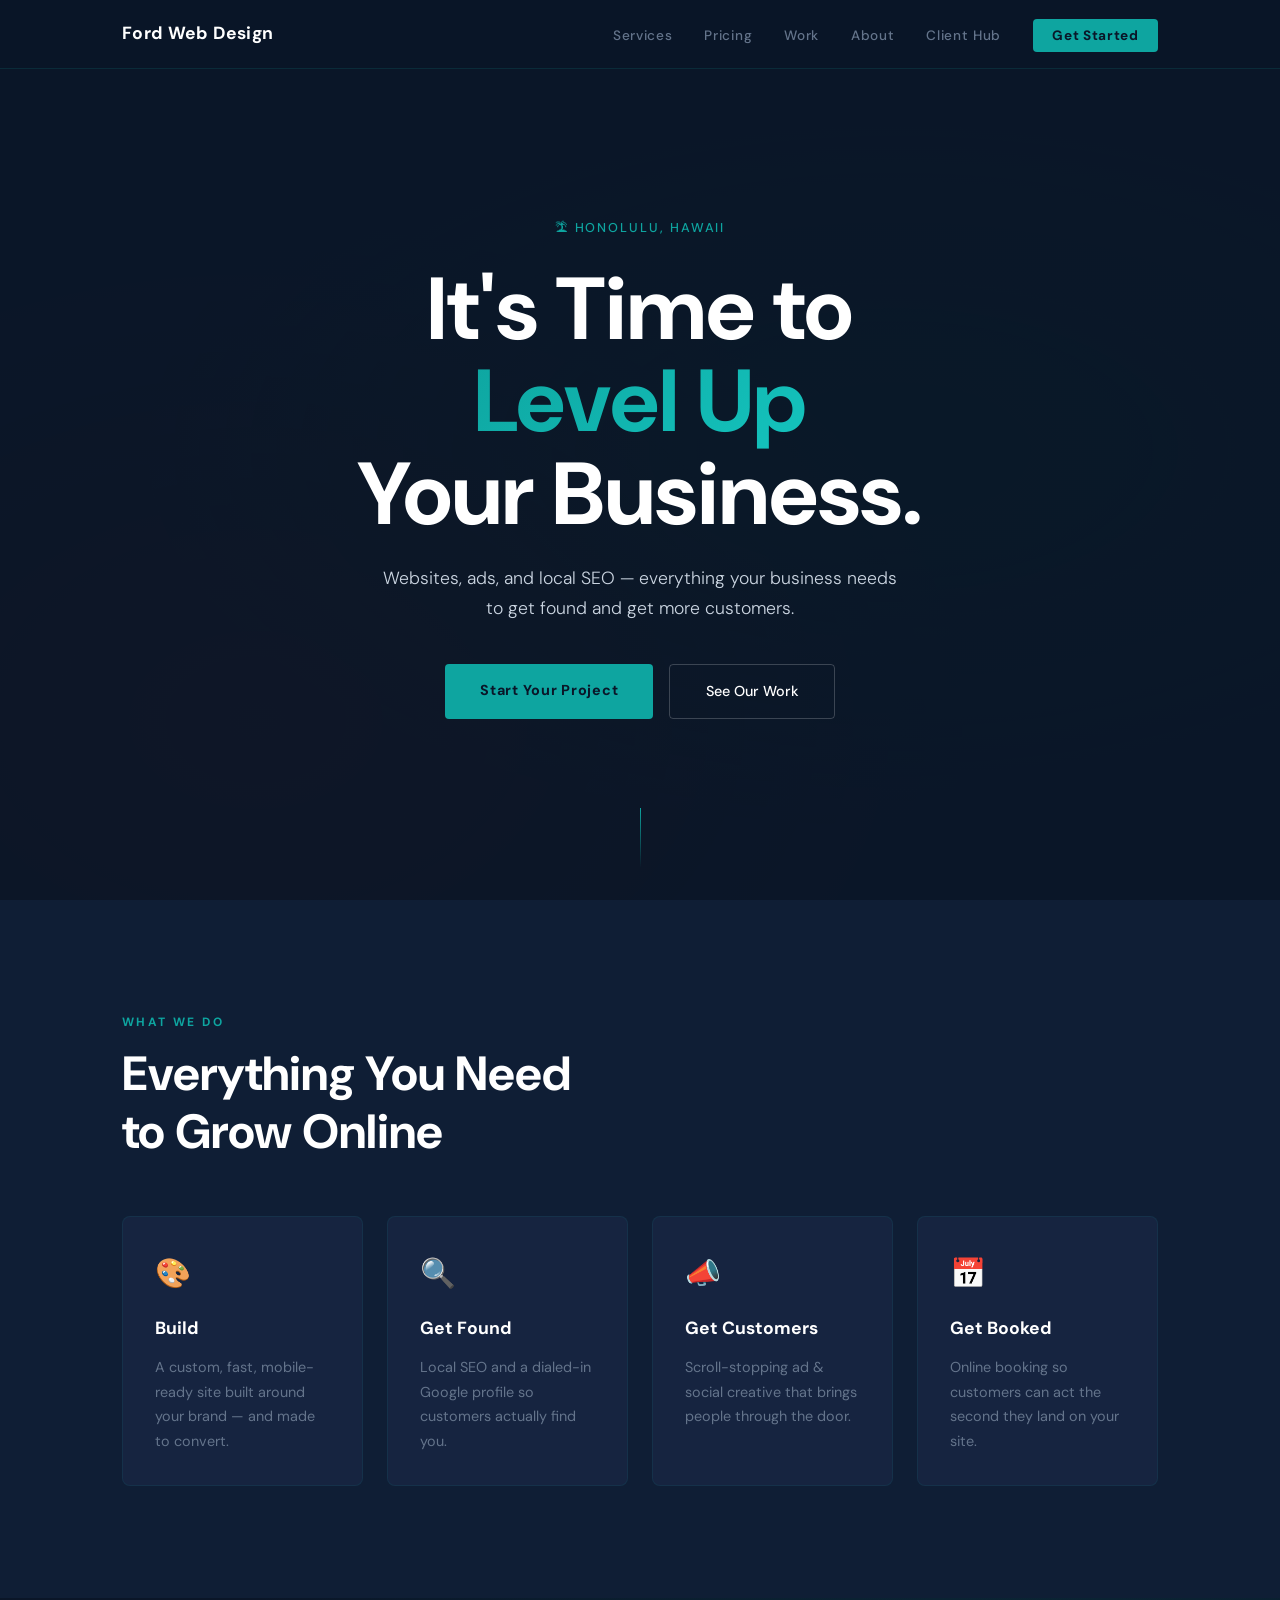
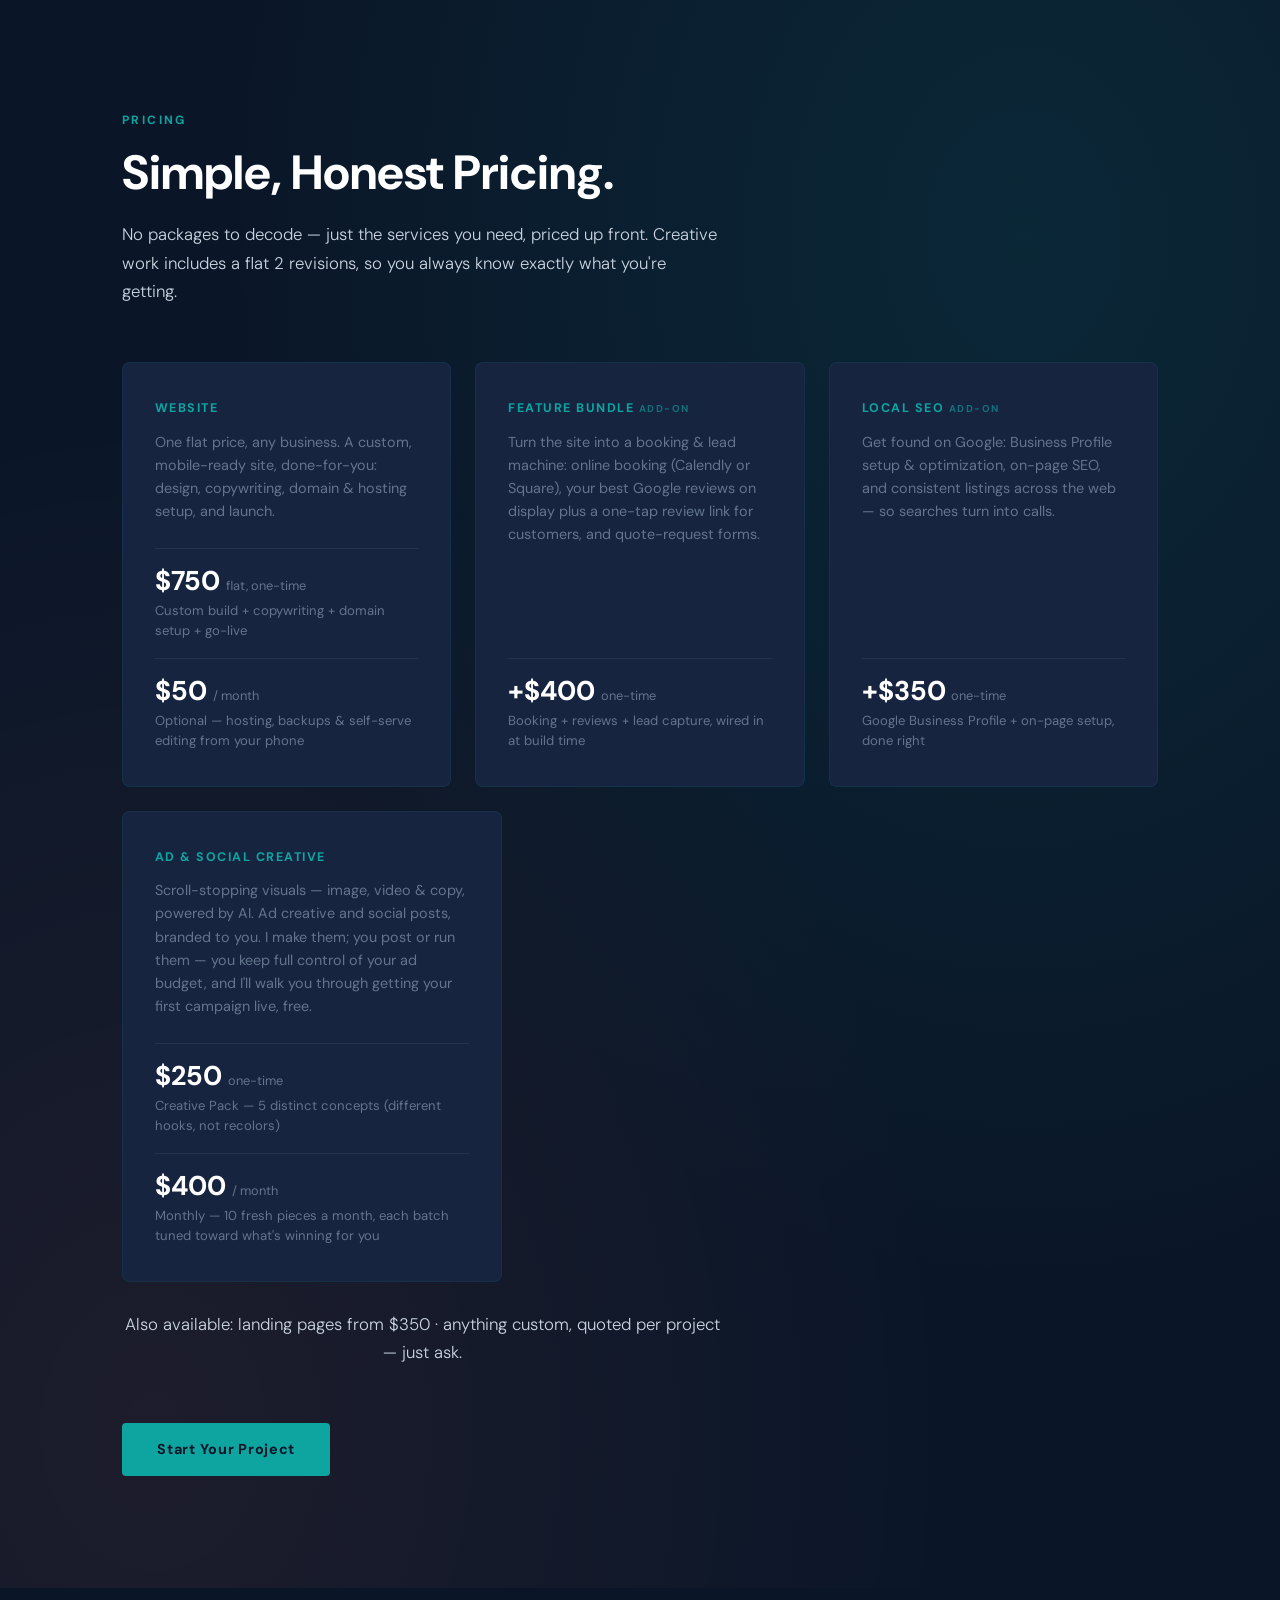
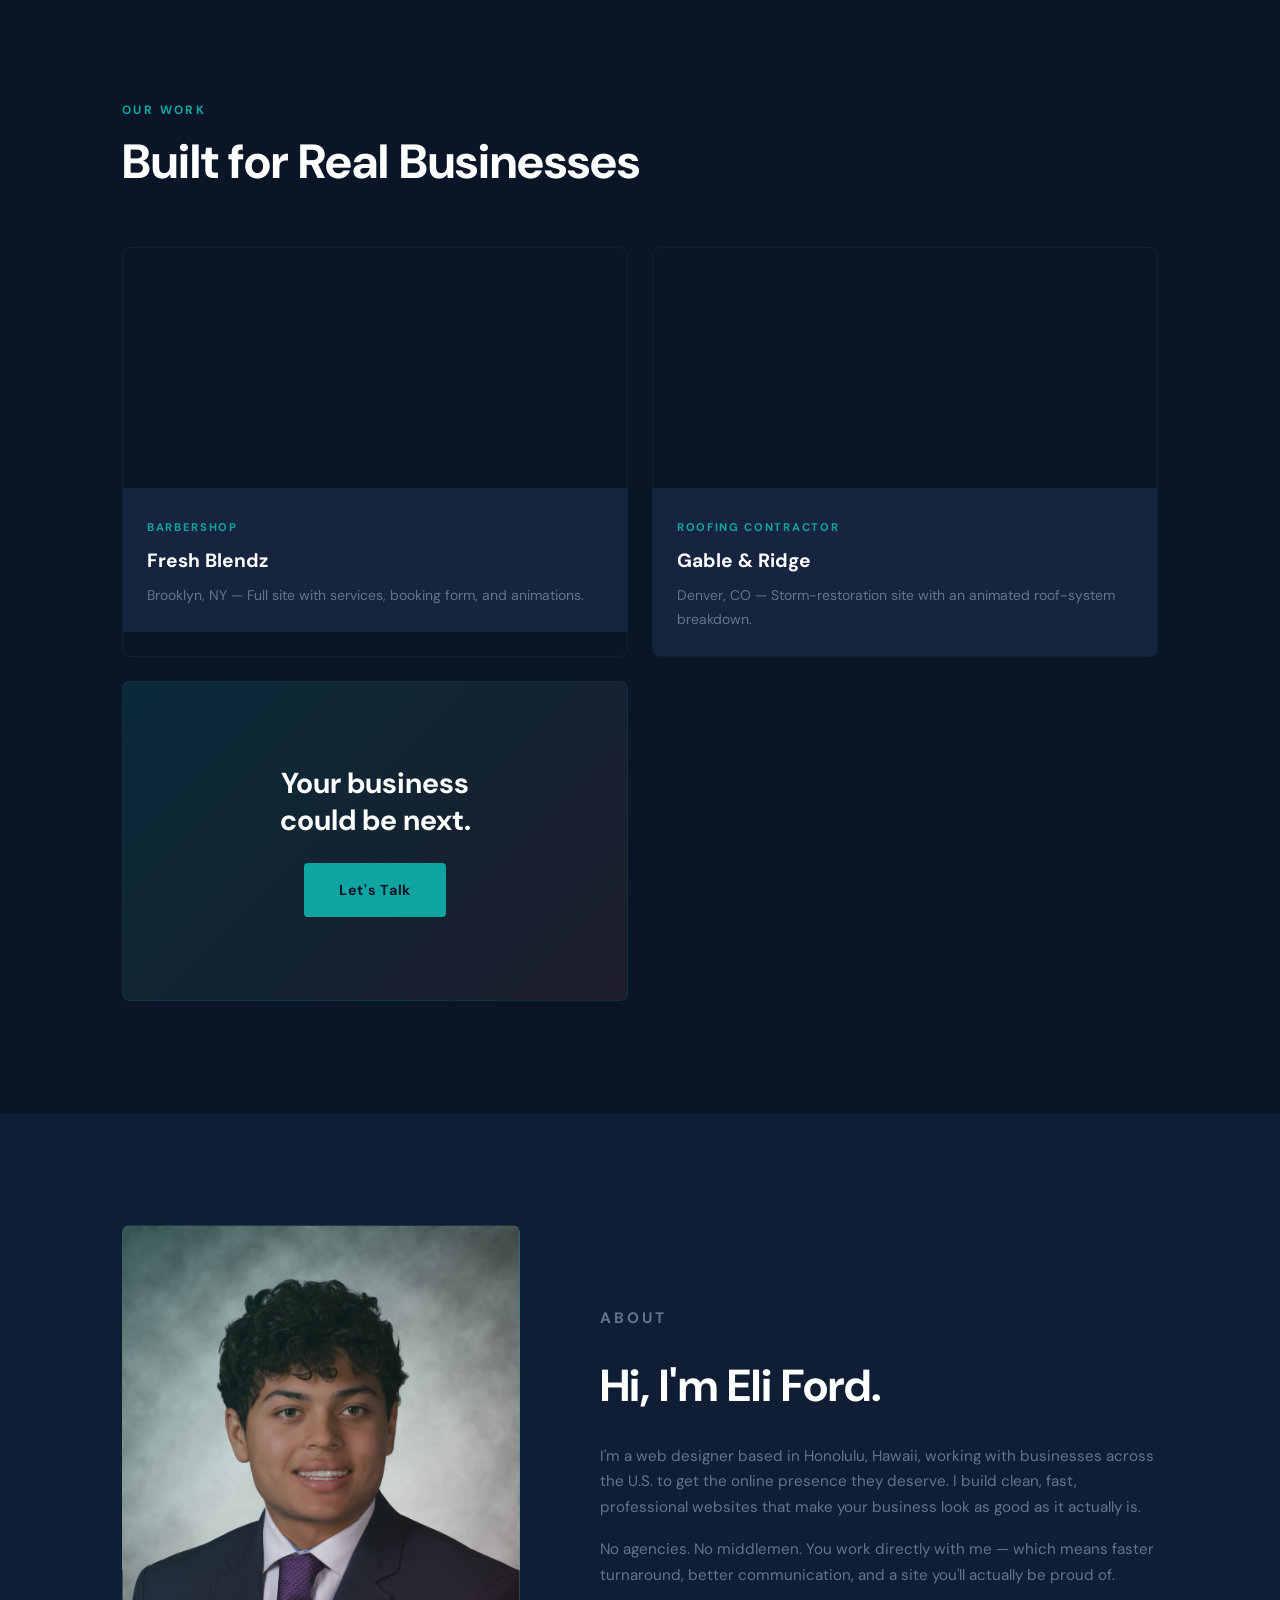
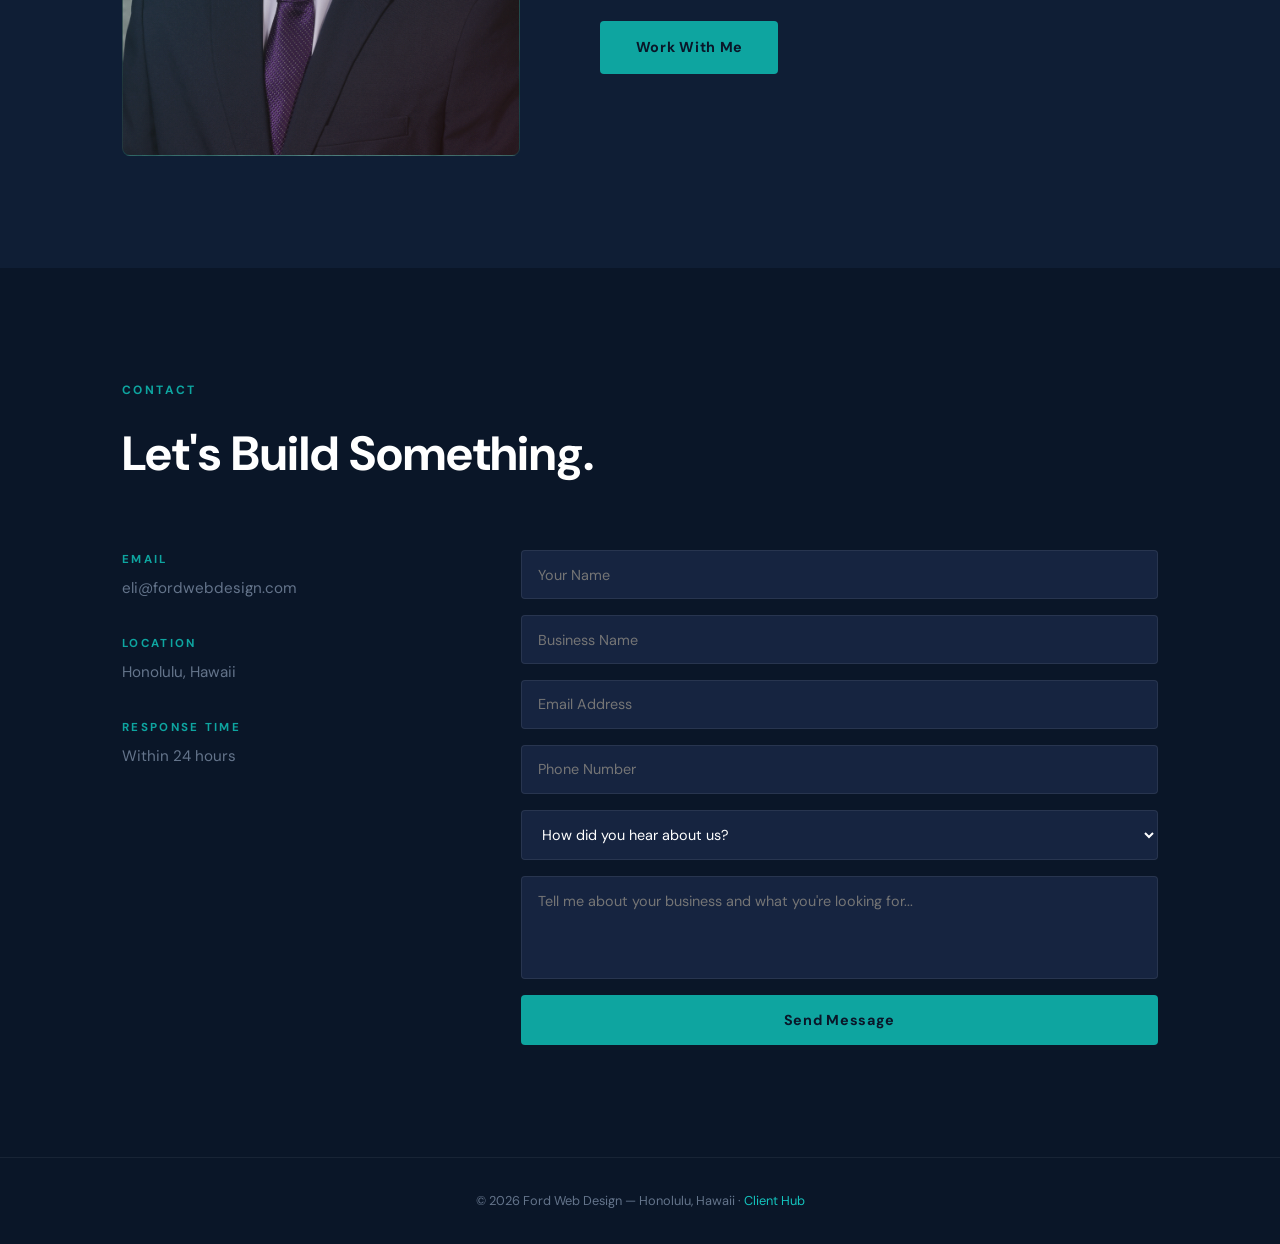
==== commit 49e4a441: "fordwebdesign: creative card reflects creative-only model (free campaign walkthrough, winner-tuned b" ====
--- a/index.html
+++ b/index.html
@@ -157,7 +157,7 @@
 
         <div class="svc-card">
           <p class="svc-name">Ad &amp; Social Creative</p>
-          <p class="svc-desc">Scroll-stopping visuals — image, video &amp; copy, powered by AI. Ad creative and social posts, branded to you. I make them; you post or run them.</p>
+          <p class="svc-desc">Scroll-stopping visuals — image, video &amp; copy, powered by AI. Ad creative and social posts, branded to you. I make them; you post or run them — you keep full control of your ad budget, and I'll walk you through getting your first campaign live, free.</p>
           <div class="svc-prices">
             <div class="svc-price-row">
               <div class="svc-price">$250<span>one-time</span></div>
@@ -165,7 +165,7 @@
             </div>
             <div class="svc-price-row">
               <div class="svc-price">$400<span>/ month</span></div>
-              <p class="svc-price-detail">Monthly — 10 fresh pieces a month, 2 revisions each</p>
+              <p class="svc-price-detail">Monthly — 10 fresh pieces a month, each batch tuned toward what's winning for you</p>
             </div>
           </div>
         </div>
@@ -269,8 +269,8 @@
               <option value="">How did you hear about us?</option>
               <option>Google Search</option>
               <option>Referral</option>
-              <option>Social Media</option>
-              <option>Cold Call</option>
+              <option>Social Media / Facebook</option>
+              <option>Eli emailed me</option>
               <option>Other</option>
             </select>
             <textarea name="message" placeholder="Tell me about your business and what you're looking for..." rows="4"></textarea>
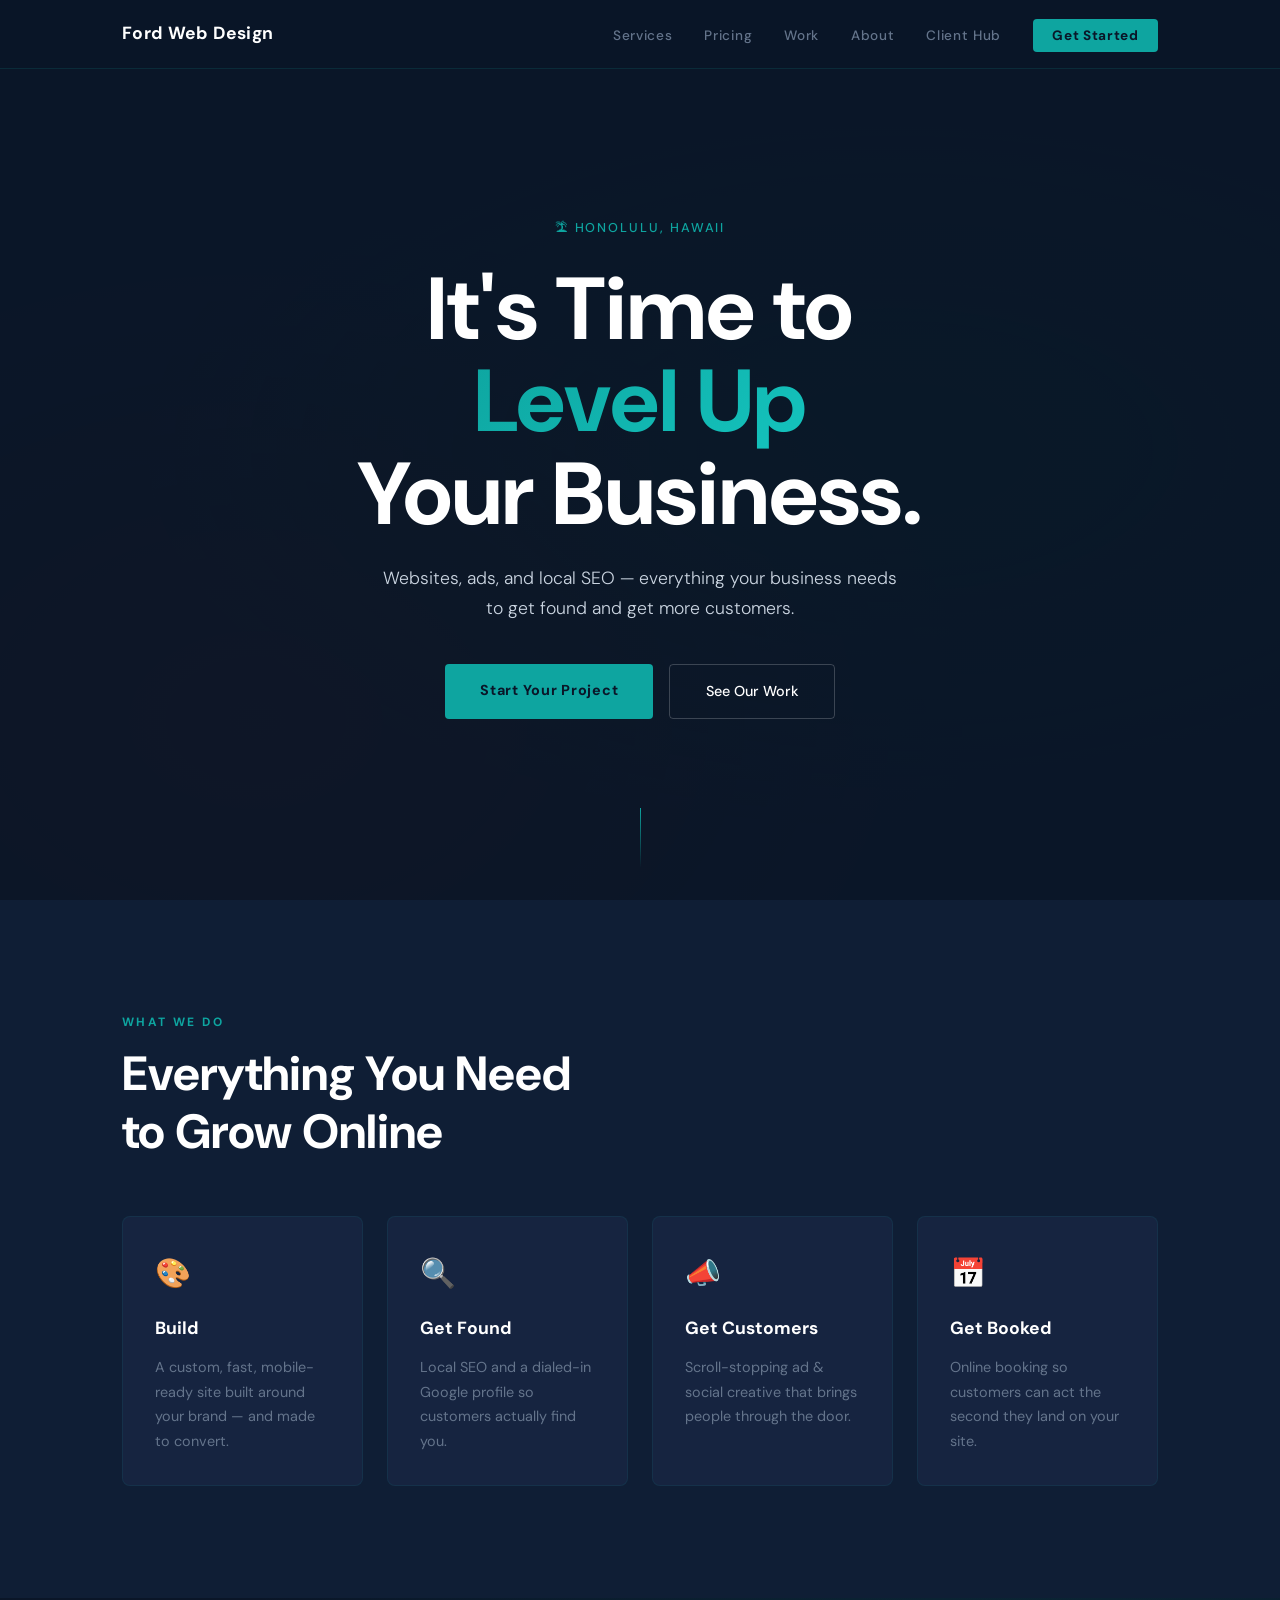
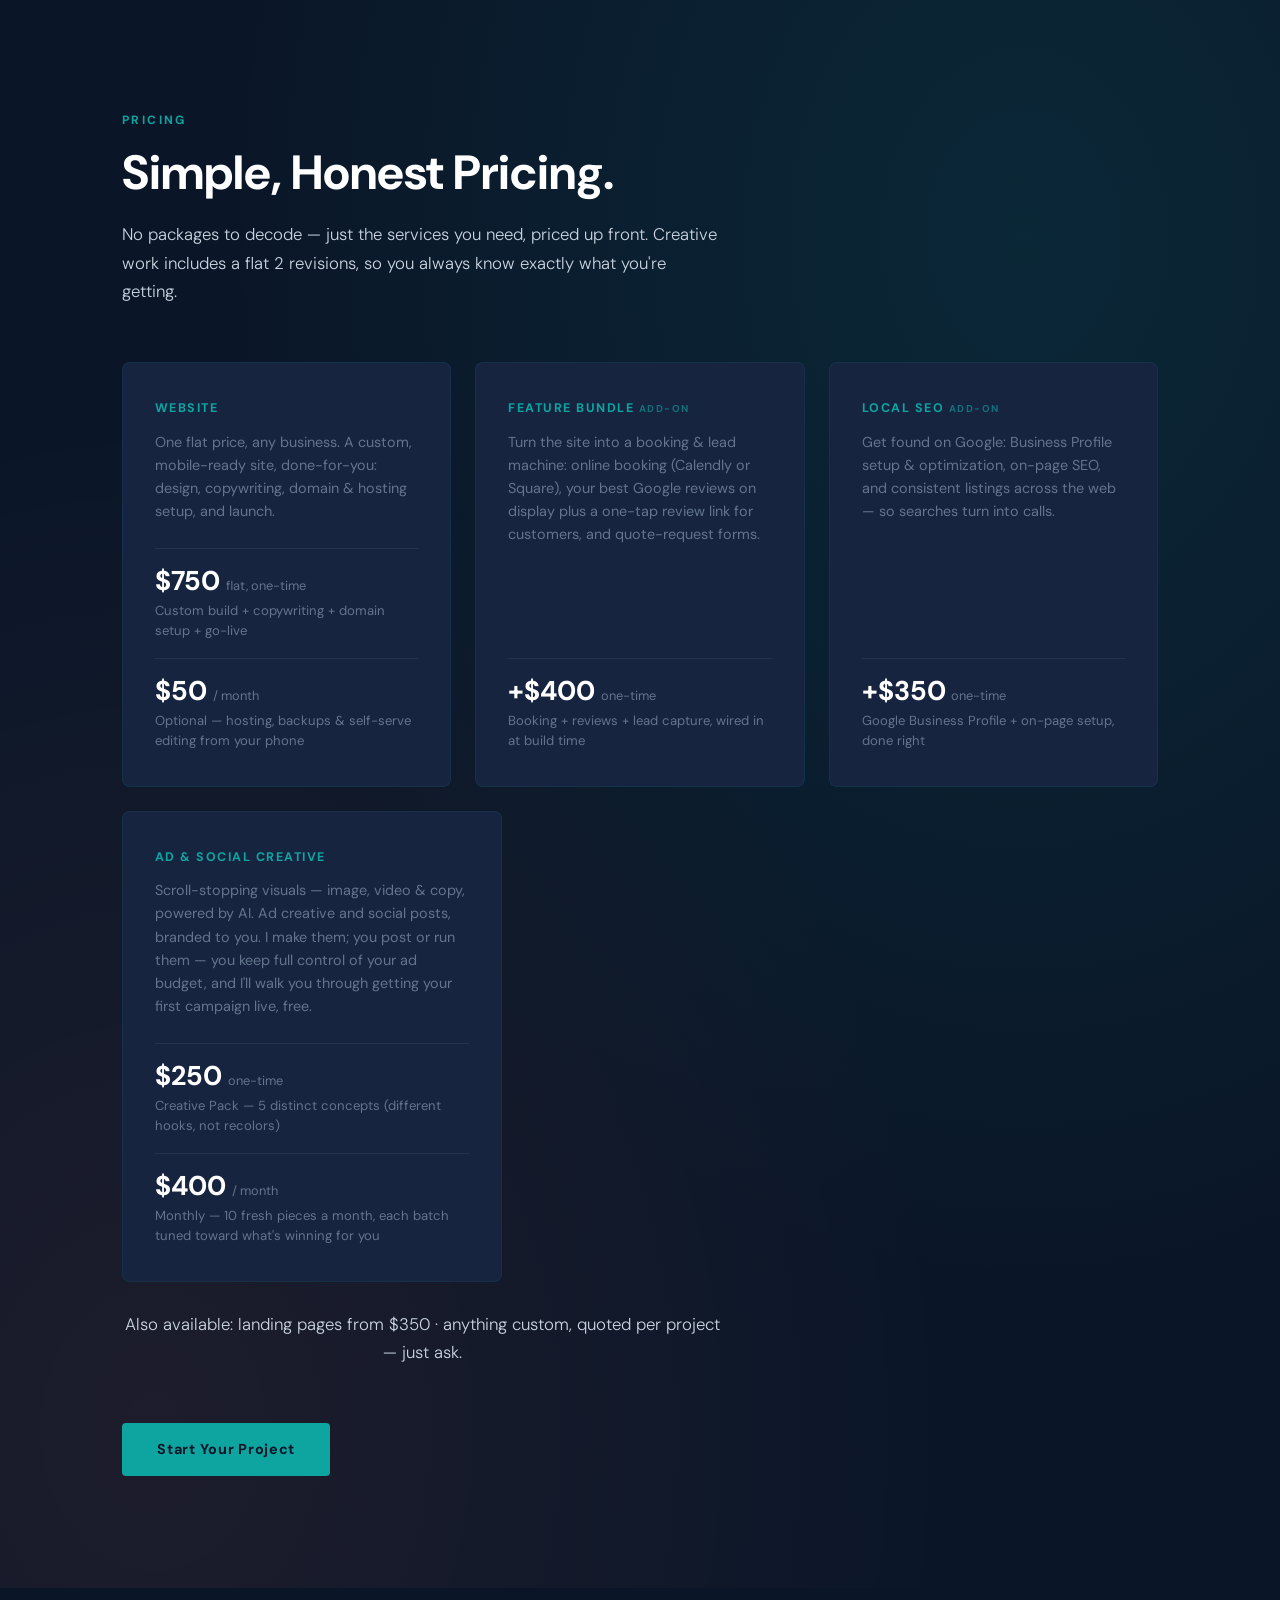
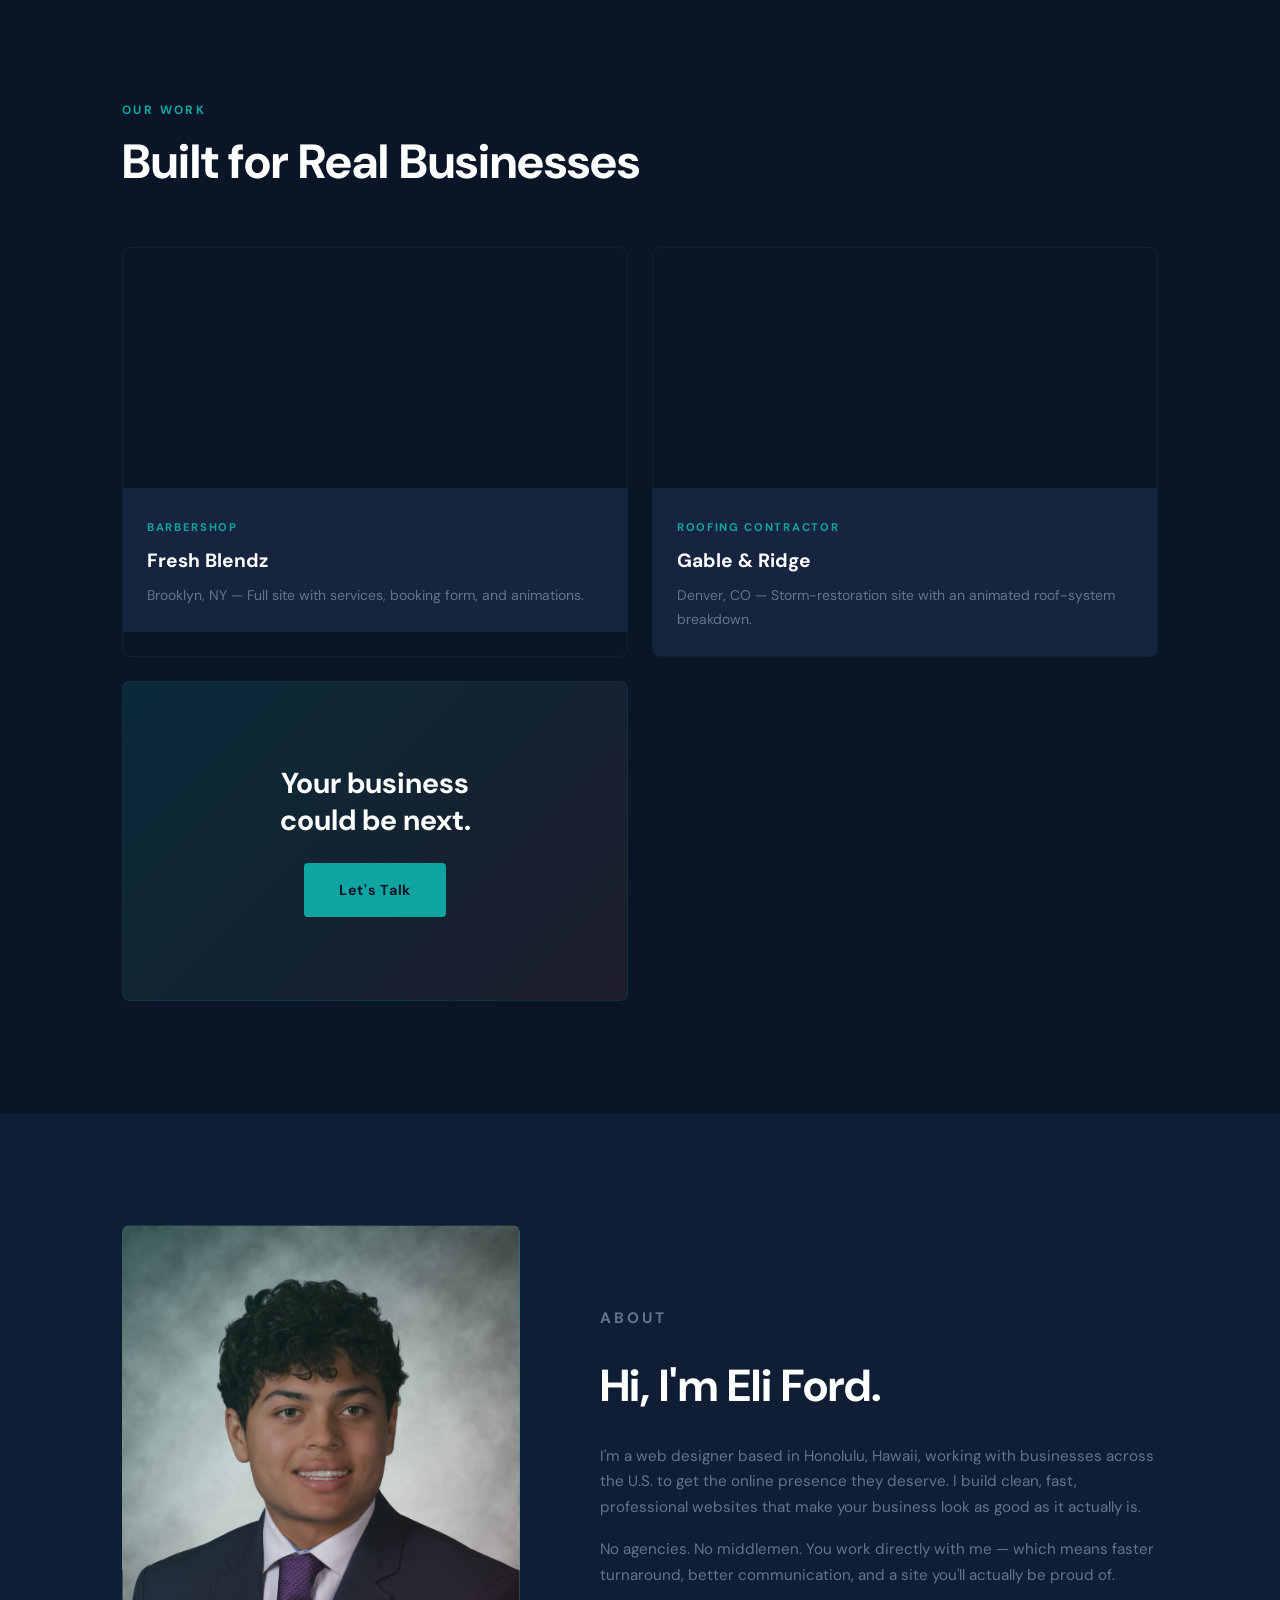
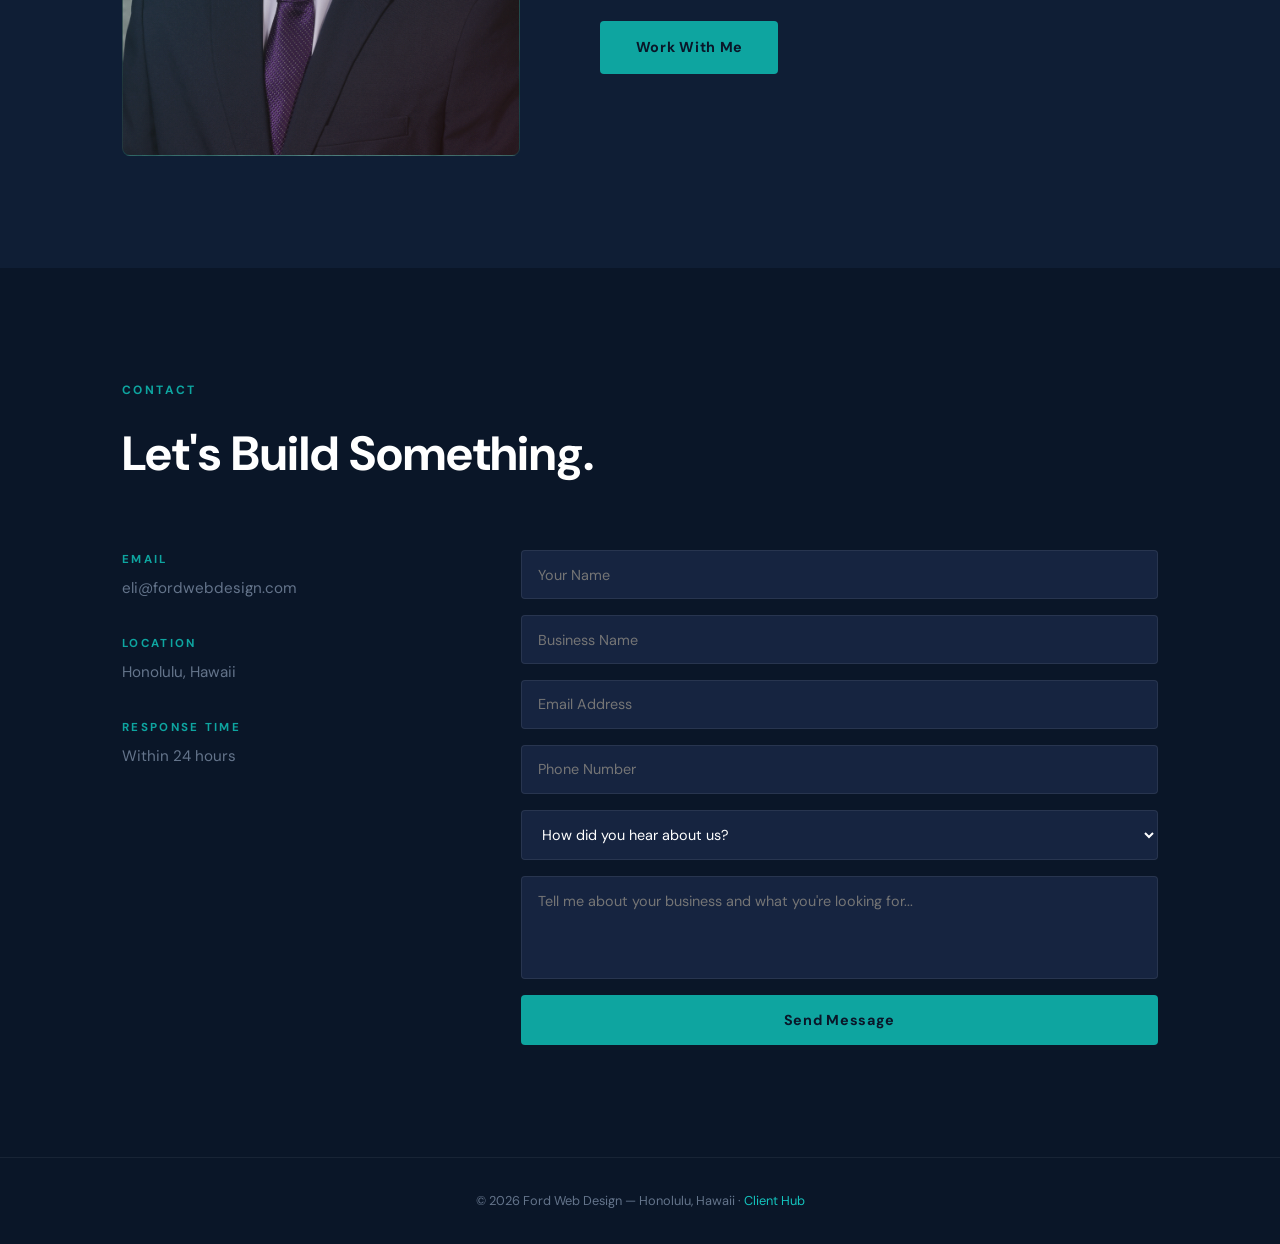
==== commit c62bcb20: "perf: kill scroll jank — remove nav backdrop-blur, IO-based nav spy (no per-scroll layout reads), gu" ====
--- a/index.html
+++ b/index.html
@@ -299,18 +299,19 @@
     }, { threshold: 0.1 });
     revealEls.forEach(el => { el.classList.add('reveal'); observer.observe(el); });
 
-    // Active nav
+    // Active nav — IntersectionObserver, no per-scroll layout reads
     const sections = document.querySelectorAll('section[id]');
     const navLinks = document.querySelectorAll('nav ul a:not(.btn-nav)');
-    window.addEventListener('scroll', () => {
-      let current = '';
-      sections.forEach(sec => {
-        if (window.scrollY >= sec.offsetTop - 120) current = sec.id;
+    let activeId = '';
+    const spy = new IntersectionObserver((entries) => {
+      entries.forEach(entry => {
+        if (entry.isIntersecting) activeId = entry.target.id;
       });
       navLinks.forEach(link => {
-        link.classList.toggle('nav-active', link.getAttribute('href') === '#' + current);
+        link.classList.toggle('nav-active', link.getAttribute('href') === '#' + activeId);
       });
-    }, { passive: true });
+    }, { rootMargin: '-40% 0px -55% 0px' });
+    sections.forEach(sec => spy.observe(sec));
 
     // Lightbox
     function openPreview(url) {
@@ -338,10 +339,15 @@
       });
     });
 
-    // Scroll indicator fade
+    // Scroll indicator fade — write only when state changes
     const scrollIndicator = document.querySelector('.hero-scroll');
+    let indicatorHidden = false;
     window.addEventListener('scroll', () => {
-      scrollIndicator.style.opacity = window.scrollY > 80 ? '0' : '1';
+      const hide = window.scrollY > 80;
+      if (hide !== indicatorHidden) {
+        indicatorHidden = hide;
+        scrollIndicator.style.opacity = hide ? '0' : '1';
+      }
     }, { passive: true });
   </script>
 
--- a/style.css
+++ b/style.css
@@ -31,9 +31,8 @@
    ===================== */
 nav {
   position: fixed; top: 0; left: 0; right: 0; z-index: 100;
-  background: rgba(10, 22, 40, 0.92);
+  background: rgba(10, 22, 40, 0.97);
   border-bottom: 1px solid rgba(14, 165, 160, 0.15);
-  backdrop-filter: blur(12px);
 }
 .nav-inner {
   max-width: 1100px; margin: 0 auto; padding: 1.2rem 2rem;
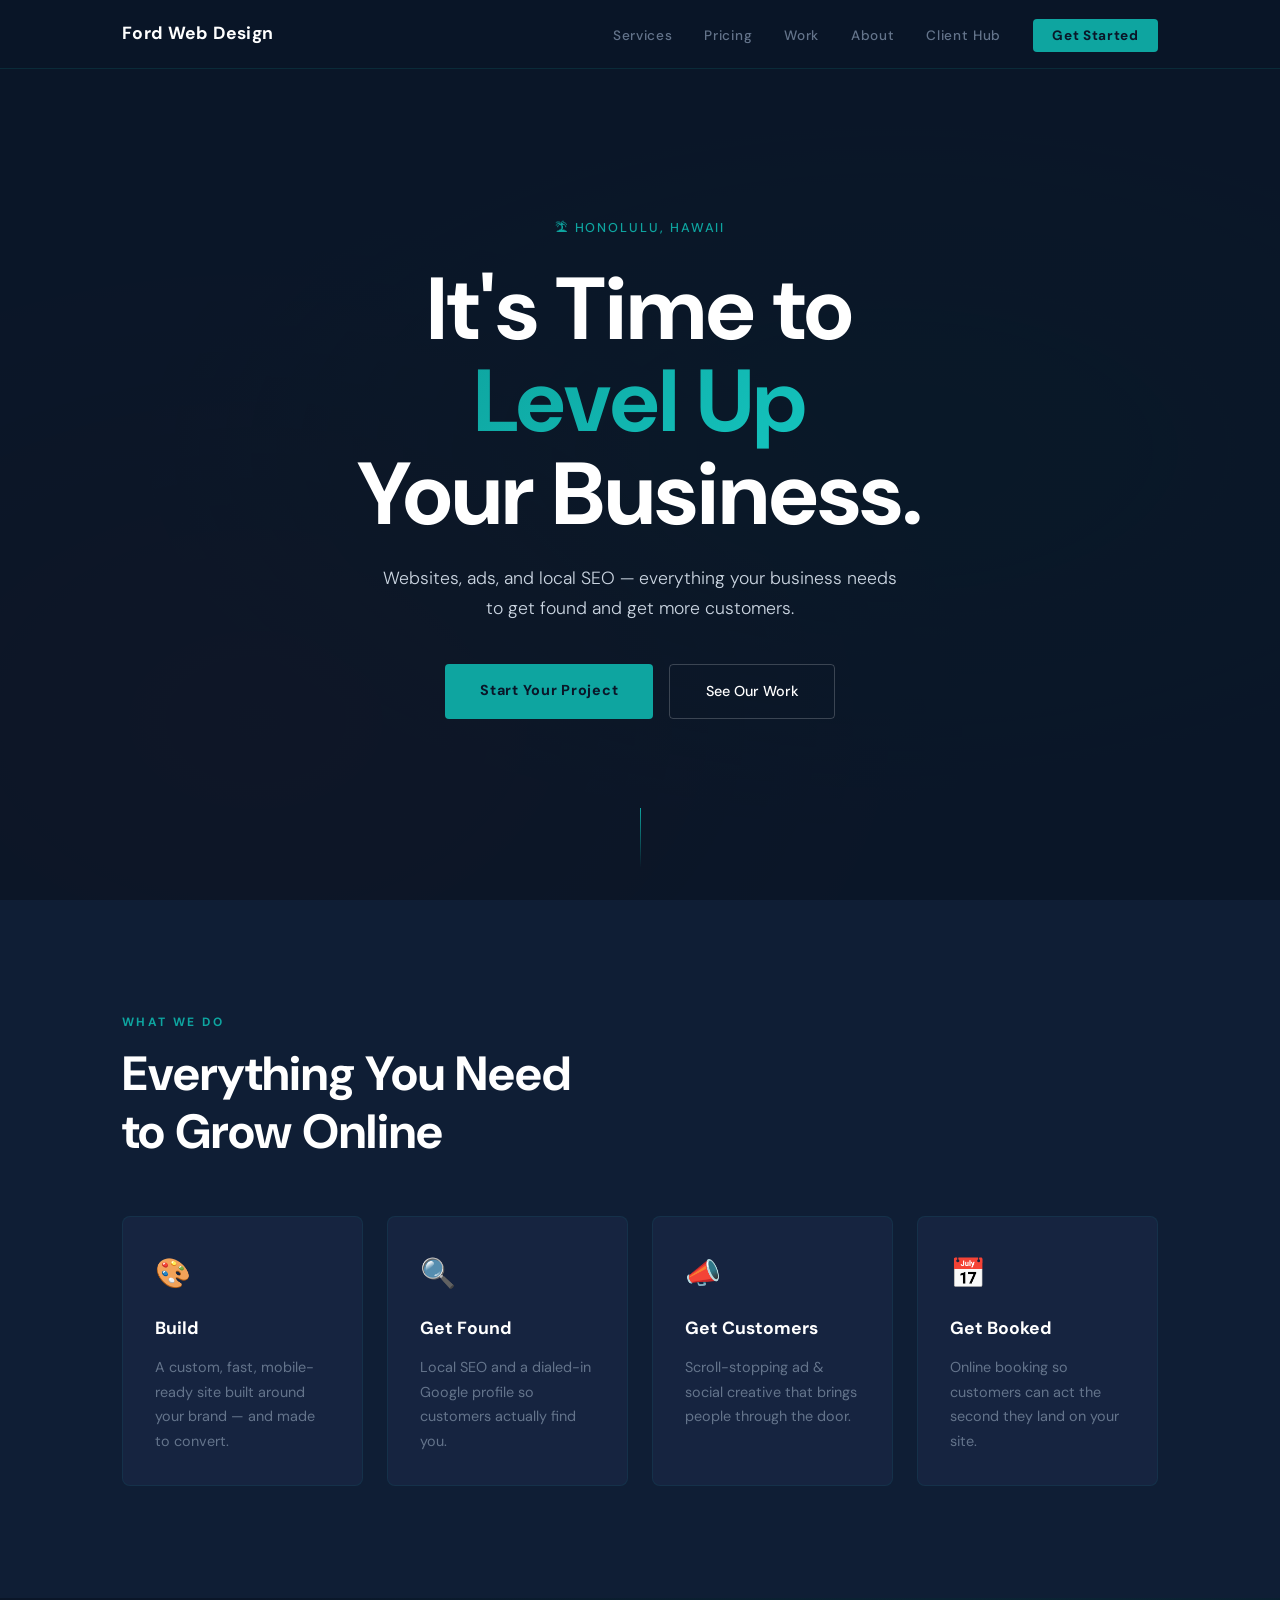
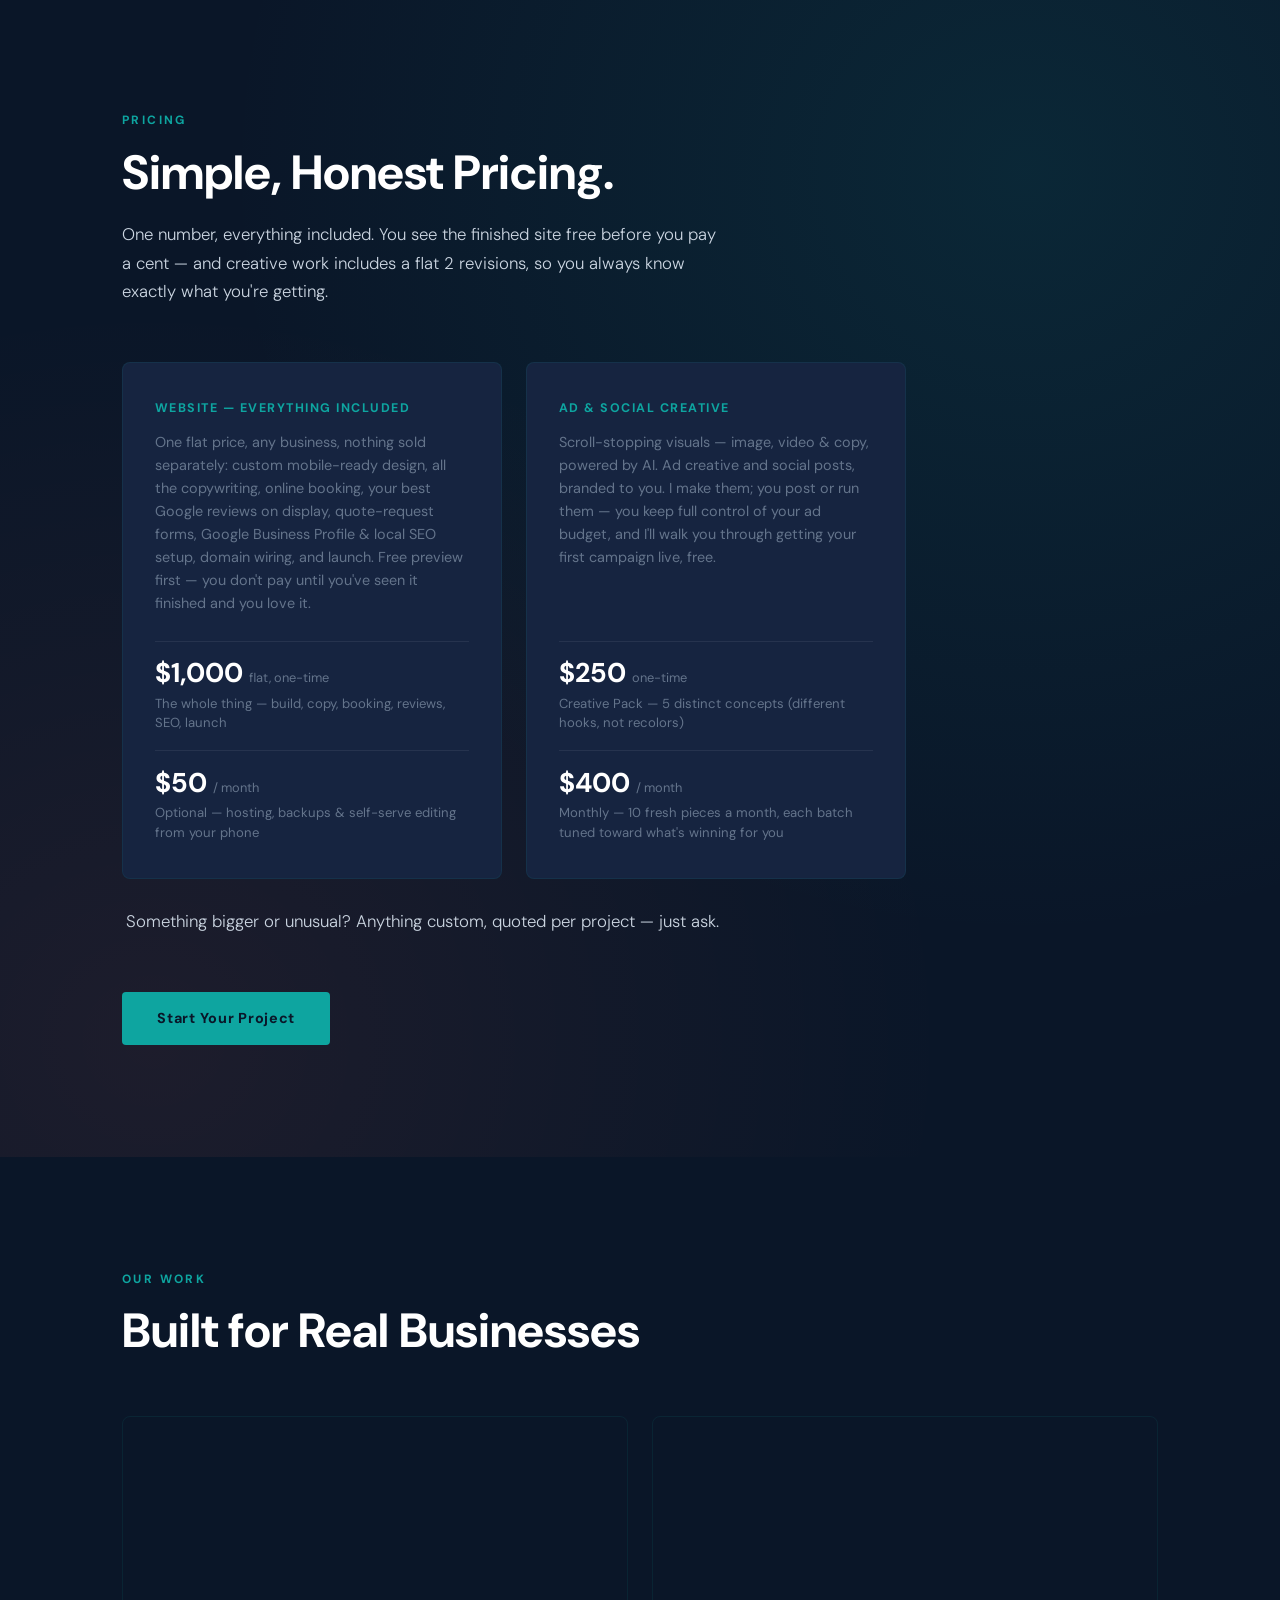
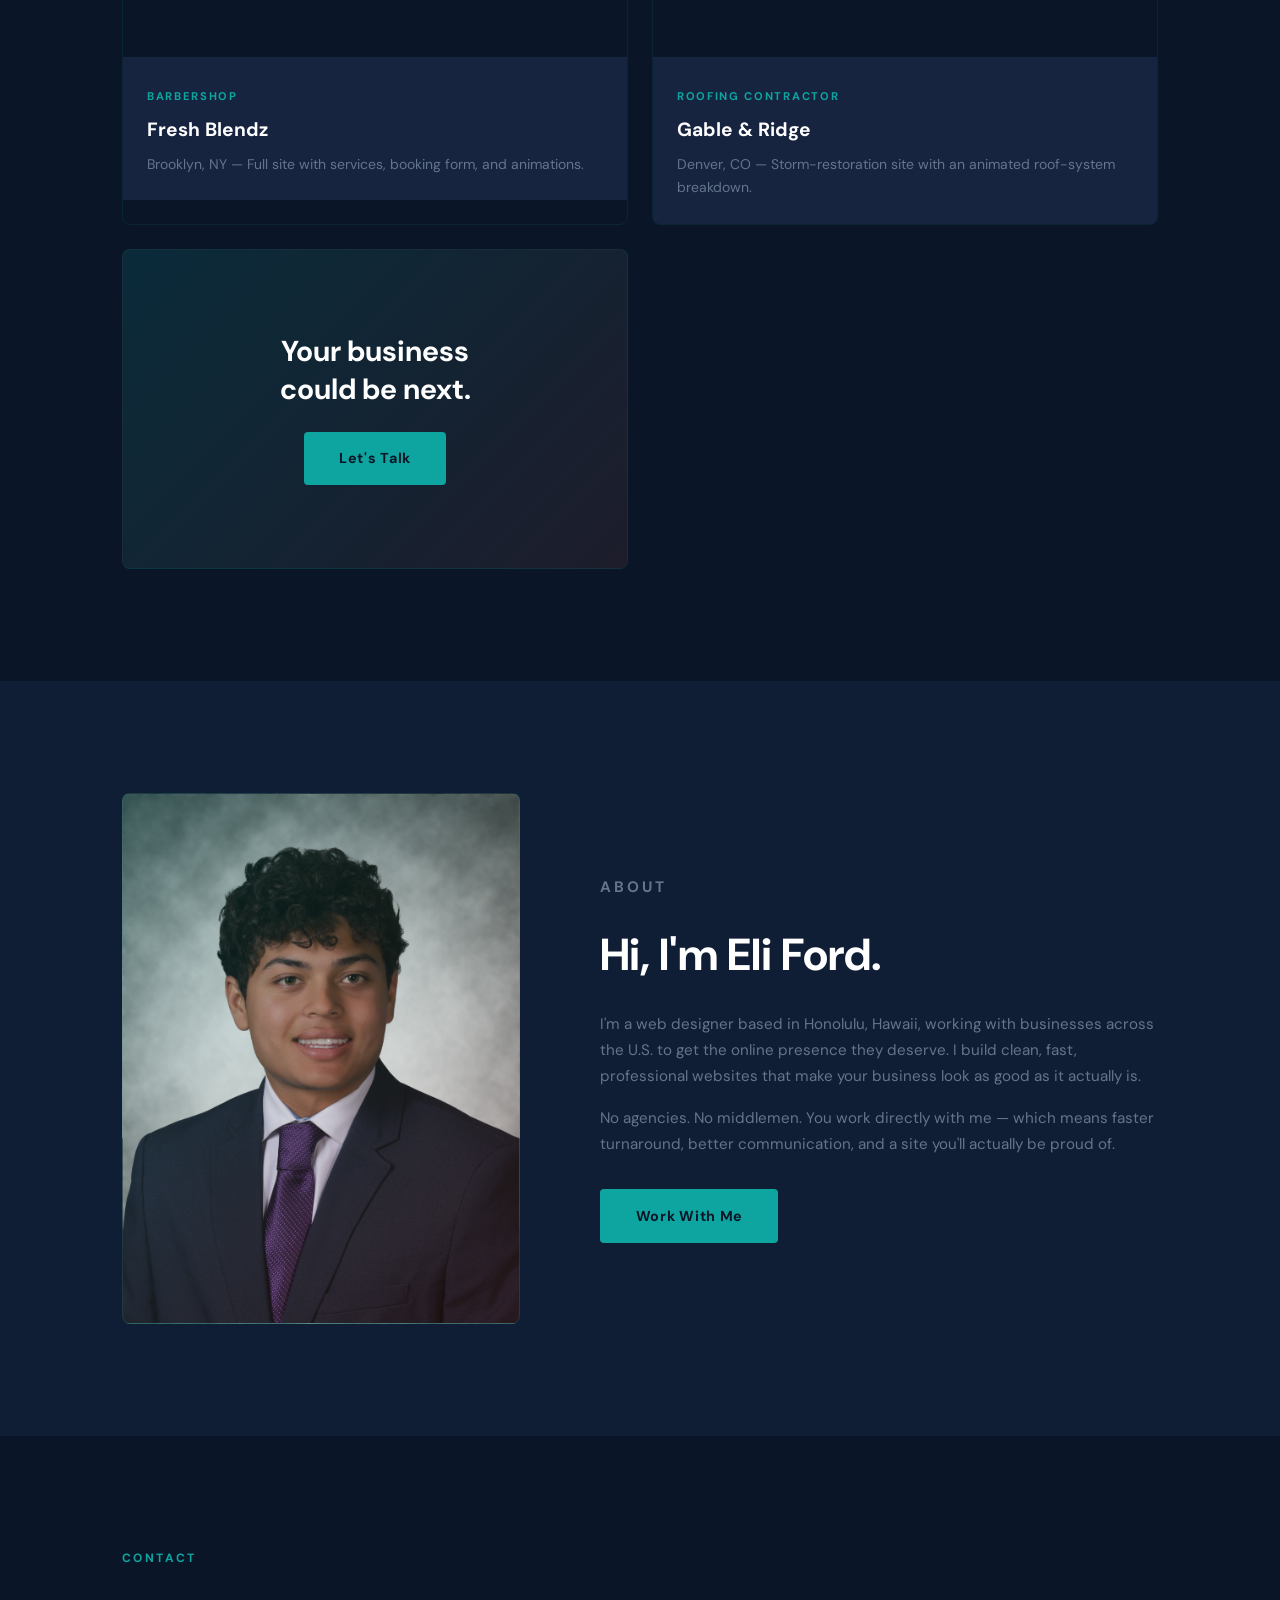
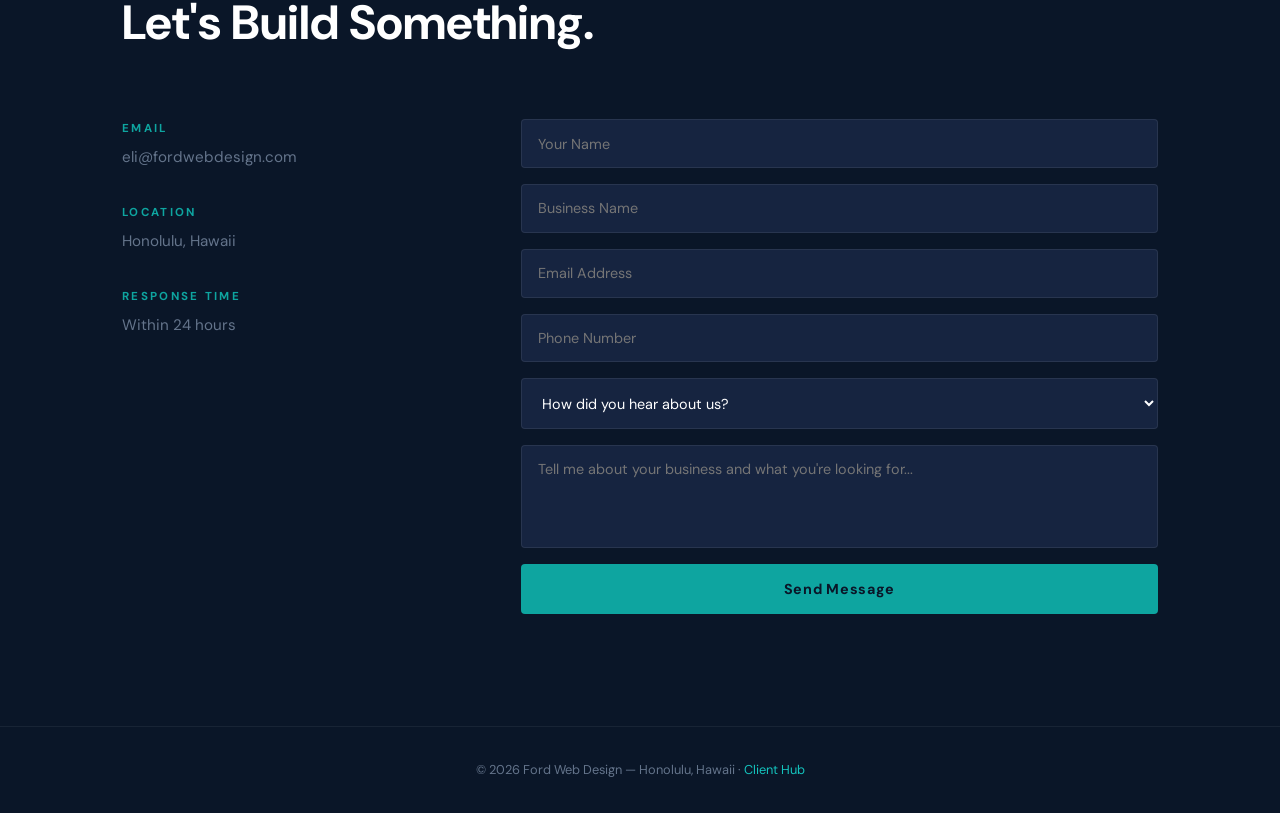
==== commit 2bf75e23: "pricing simplified: $1,000 flat everything-included (Eli's call) — site, call scripts, warm-reply sc" ====
--- a/index.html
+++ b/index.html
@@ -13,7 +13,9 @@
   <meta property="og:description" content="Honolulu-based web design, ads &amp; local SEO for small businesses nationwide — built to get you found and booked." />
   <meta property="og:type" content="website" />
   <meta property="og:url" content="https://fordwebdesign.com/" />
-  <meta property="og:image" content="https://fordwebdesign.com/IMG_3720%20copy.JPG" />
+  <meta property="og:image" content="https://fordwebdesign.com/og-image.jpg" />
+  <meta property="og:image:width" content="1640" />
+  <meta property="og:image:height" content="720" />
   <meta name="twitter:card" content="summary_large_image" />
 
   <link rel="preconnect" href="https://fonts.googleapis.com" />
@@ -115,42 +117,20 @@
     <div class="container">
       <p class="section-label">Pricing</p>
       <h2>Simple, Honest Pricing.</h2>
-      <p class="addons-intro">No packages to decode — just the services you need, priced up front. Creative work includes a flat 2 revisions, so you always know exactly what you're getting.</p>
+      <p class="addons-intro">One number, everything included. You see the finished site free before you pay a cent — and creative work includes a flat 2 revisions, so you always know exactly what you're getting.</p>
       <div class="addons-grid">
 
         <div class="svc-card">
-          <p class="svc-name">Website</p>
-          <p class="svc-desc">One flat price, any business. A custom, mobile-ready site, done-for-you: design, copywriting, domain &amp; hosting setup, and launch.</p>
+          <p class="svc-name">Website — Everything Included</p>
+          <p class="svc-desc">One flat price, any business, nothing sold separately: custom mobile-ready design, all the copywriting, online booking, your best Google reviews on display, quote-request forms, Google Business Profile &amp; local SEO setup, domain wiring, and launch. Free preview first — you don't pay until you've seen it finished and you love it.</p>
           <div class="svc-prices">
             <div class="svc-price-row">
-              <div class="svc-price">$750<span>flat, one-time</span></div>
-              <p class="svc-price-detail">Custom build + copywriting + domain setup + go-live</p>
+              <div class="svc-price">$1,000<span>flat, one-time</span></div>
+              <p class="svc-price-detail">The whole thing — build, copy, booking, reviews, SEO, launch</p>
             </div>
             <div class="svc-price-row">
               <div class="svc-price">$50<span>/ month</span></div>
               <p class="svc-price-detail">Optional — hosting, backups &amp; self-serve editing from your phone</p>
-            </div>
-          </div>
-        </div>
-
-        <div class="svc-card">
-          <p class="svc-name">Feature Bundle <span style="opacity:.6; font-size:.8em;">add-on</span></p>
-          <p class="svc-desc">Turn the site into a booking &amp; lead machine: online booking (Calendly or Square), your best Google reviews on display plus a one-tap review link for customers, and quote-request forms.</p>
-          <div class="svc-prices">
-            <div class="svc-price-row">
-              <div class="svc-price">+$400<span>one-time</span></div>
-              <p class="svc-price-detail">Booking + reviews + lead capture, wired in at build time</p>
-            </div>
-          </div>
-        </div>
-
-        <div class="svc-card">
-          <p class="svc-name">Local SEO <span style="opacity:.6; font-size:.8em;">add-on</span></p>
-          <p class="svc-desc">Get found on Google: Business Profile setup &amp; optimization, on-page SEO, and consistent listings across the web — so searches turn into calls.</p>
-          <div class="svc-prices">
-            <div class="svc-price-row">
-              <div class="svc-price">+$350<span>one-time</span></div>
-              <p class="svc-price-detail">Google Business Profile + on-page setup, done right</p>
             </div>
           </div>
         </div>
@@ -171,7 +151,7 @@
         </div>
 
       </div>
-      <p class="addons-intro" style="margin-top:28px; text-align:center;">Also available: landing pages from $350 &middot; anything custom, quoted per project — just ask.</p>
+      <p class="addons-intro" style="margin-top:28px; text-align:center;">Something bigger or unusual? Anything custom, quoted per project — just ask.</p>
       <div class="addons-cta">
         <a href="#contact" class="btn-primary">Start Your Project</a>
       </div>
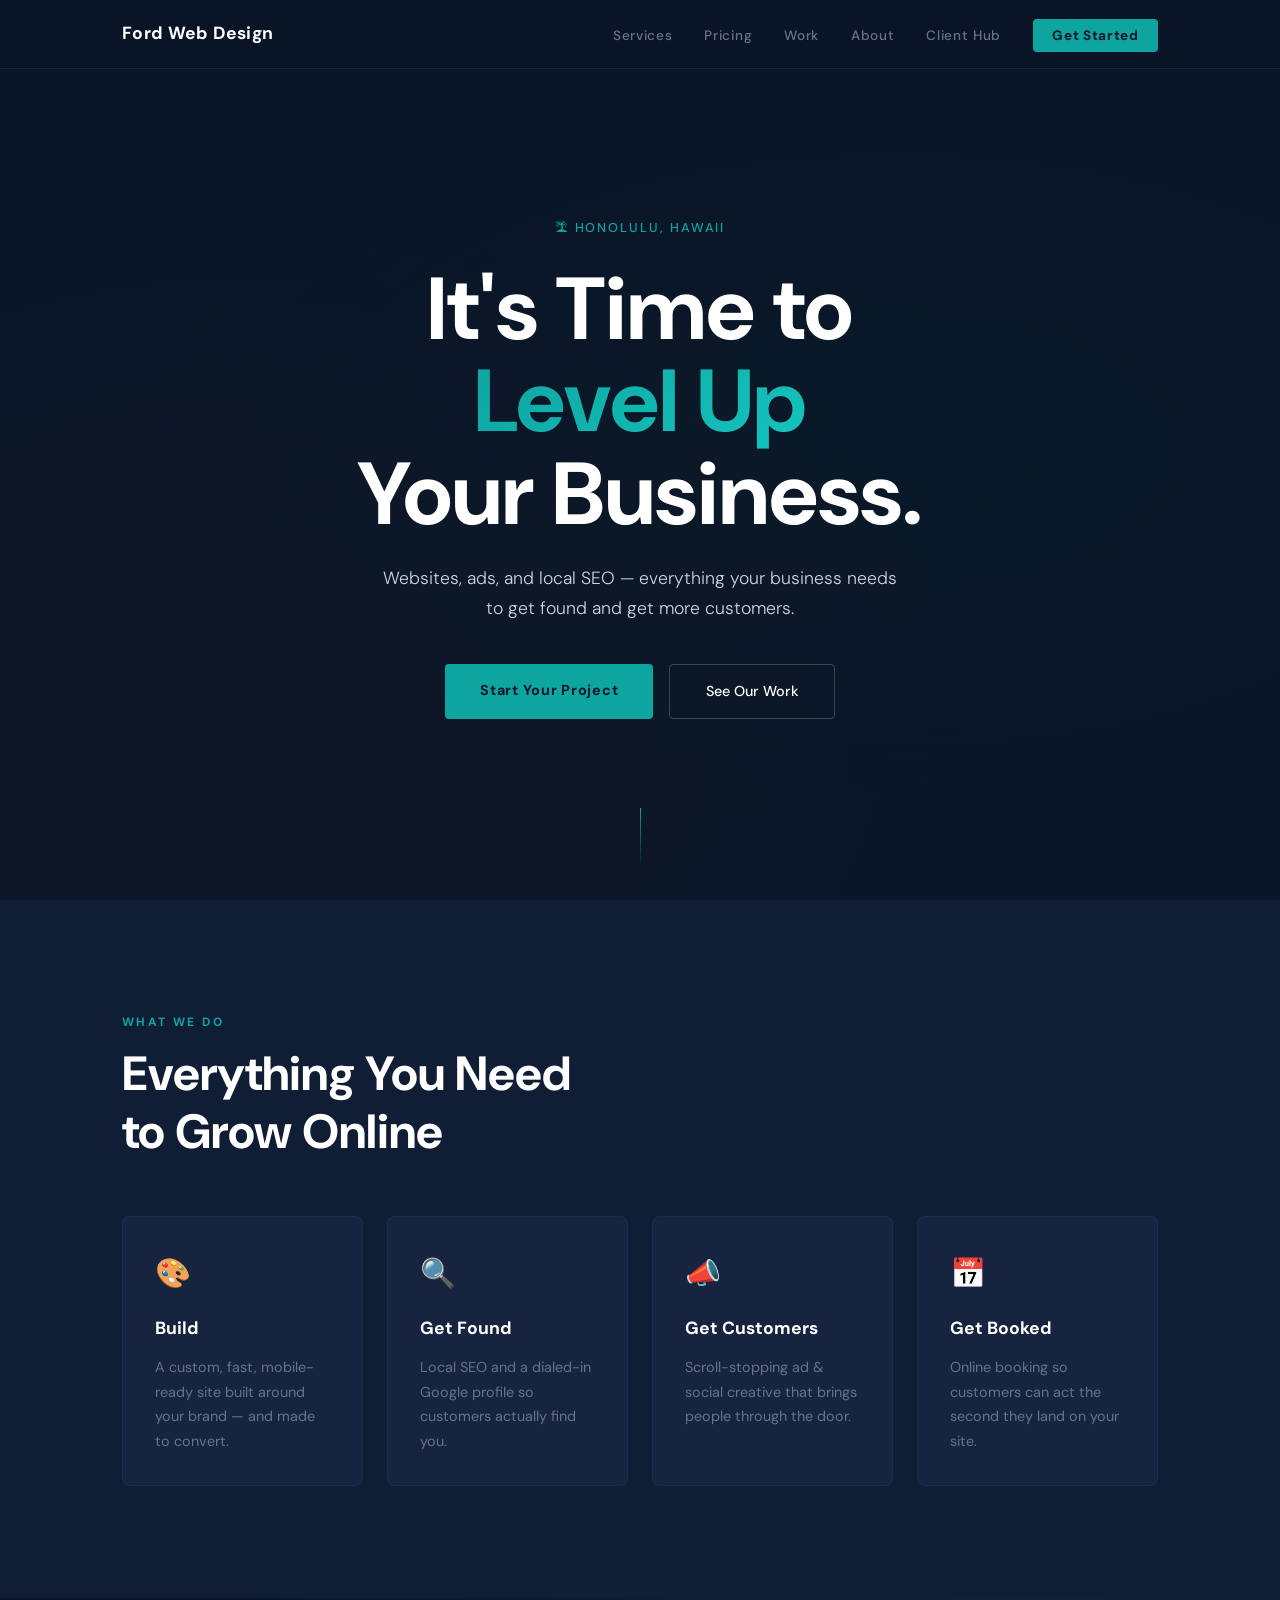
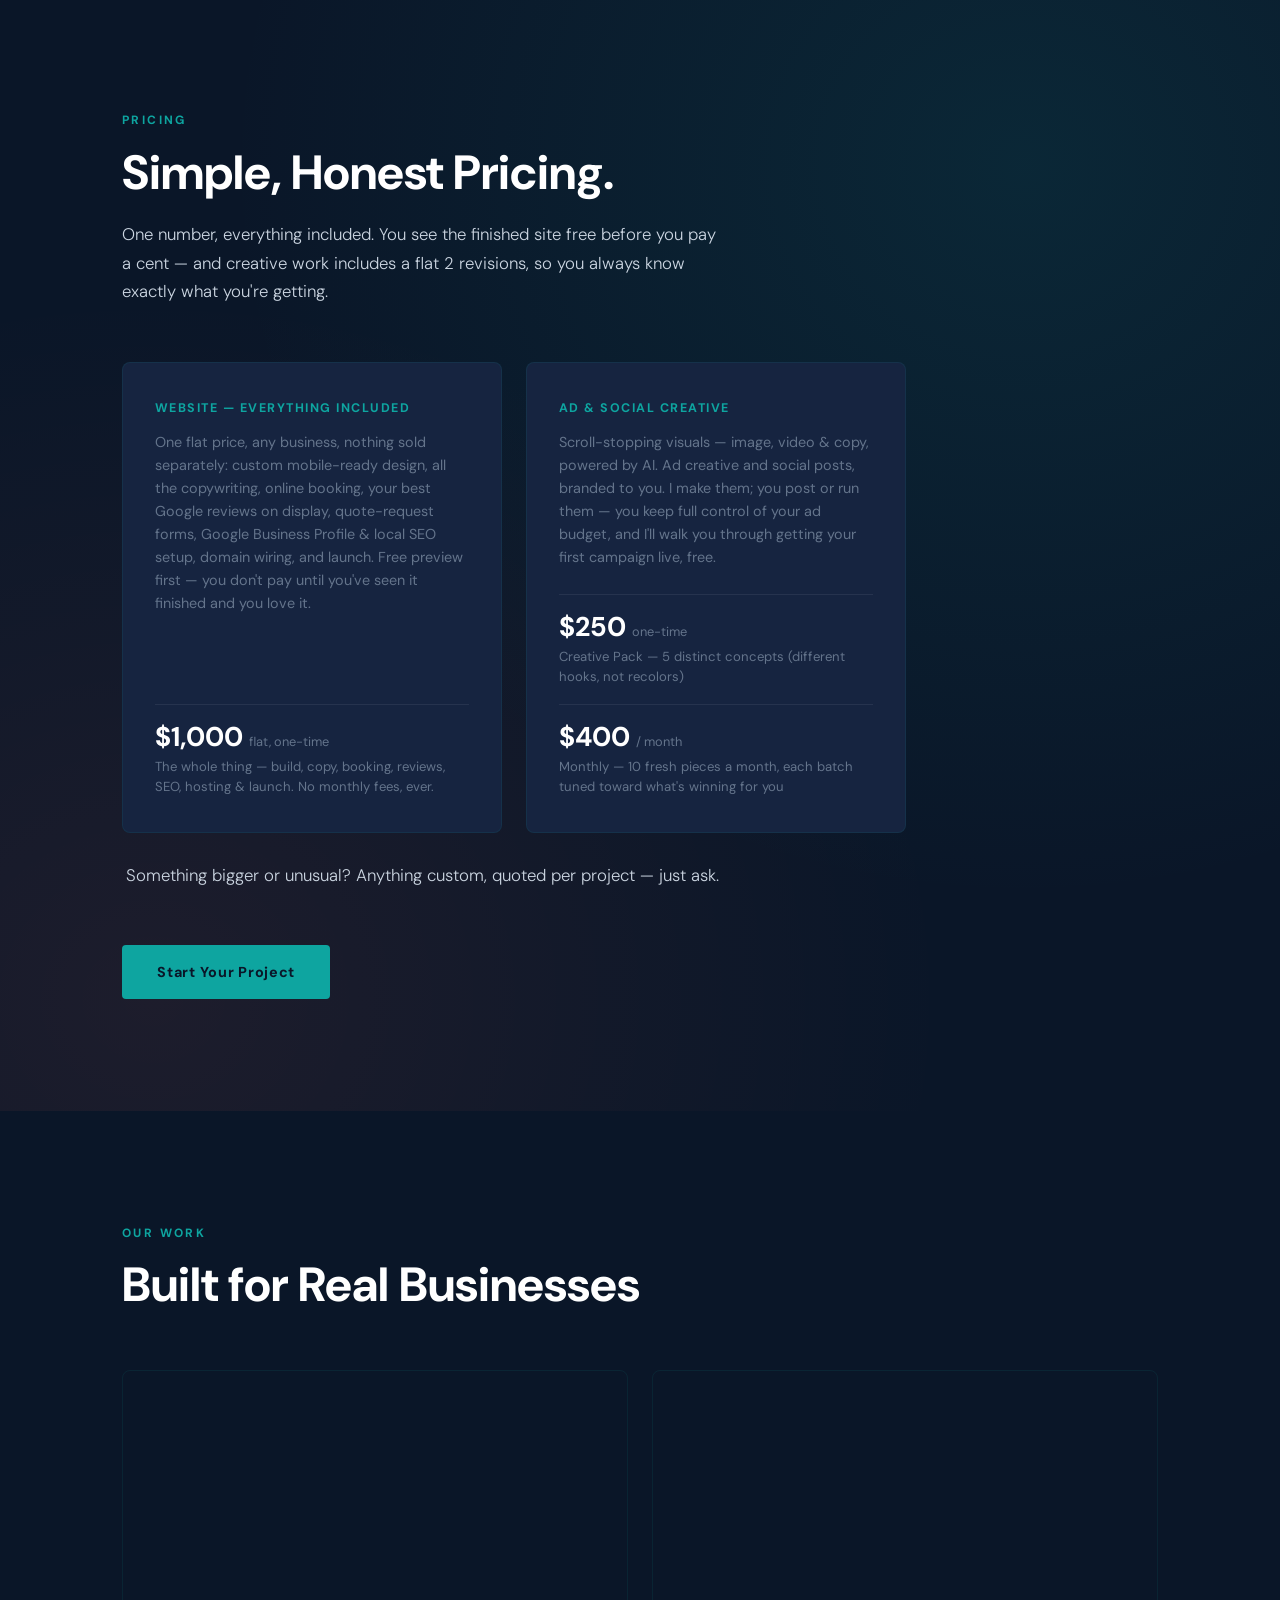
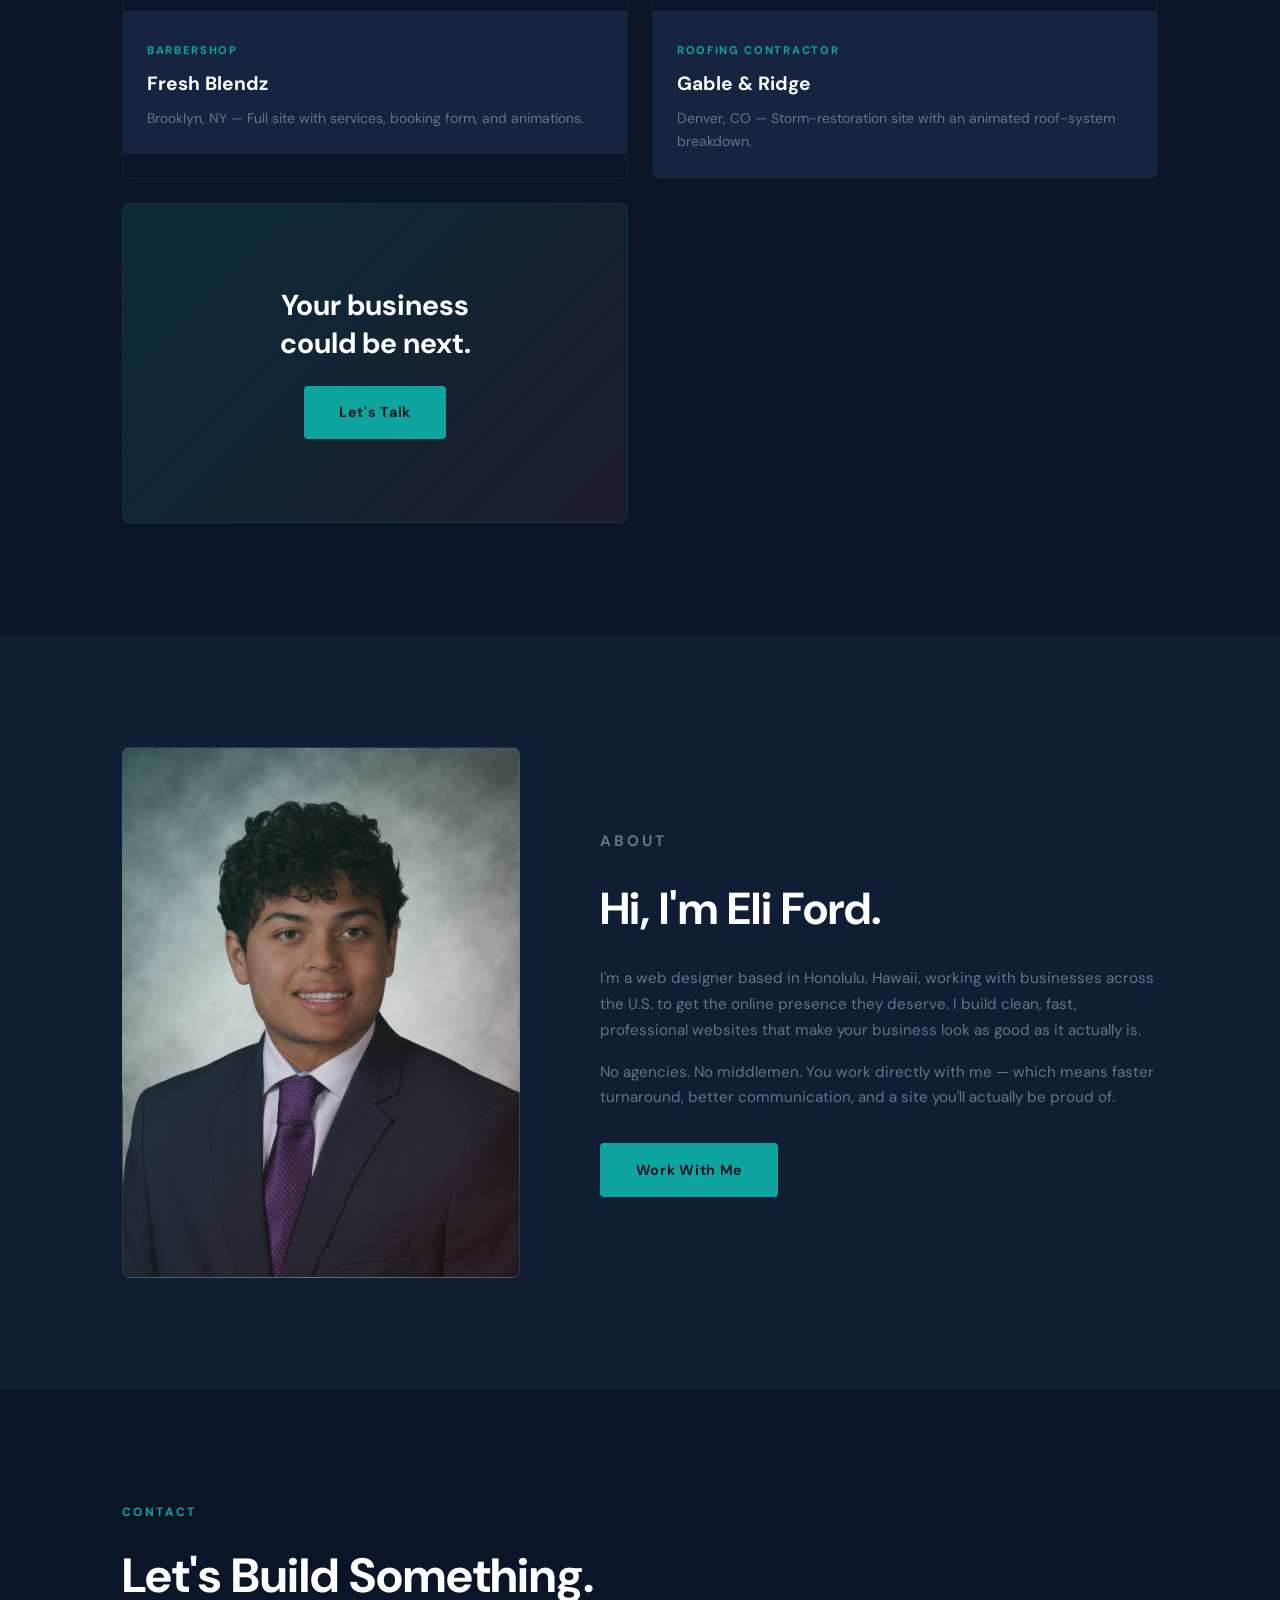
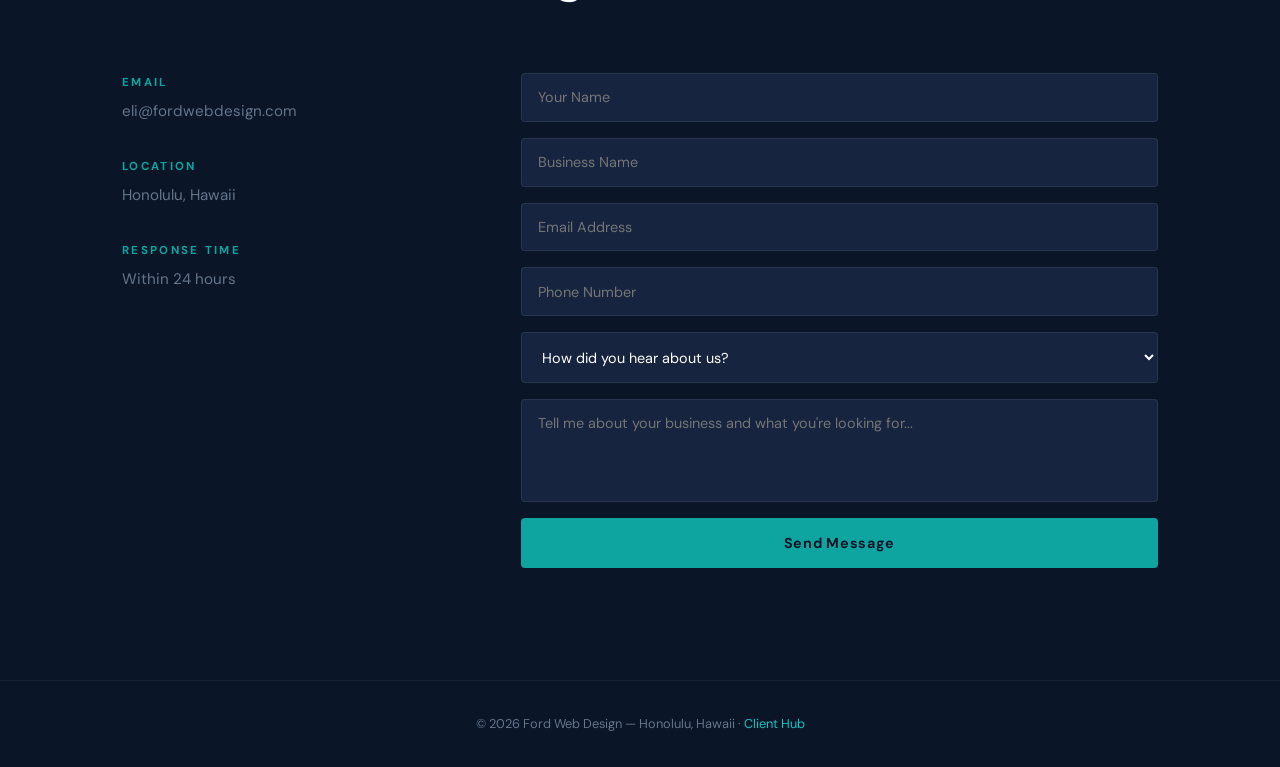
==== commit fc532092: "pricing: $50/mo hosting removed — $1,000 flat is the entire price, no monthly fees ever (hosting inc" ====
--- a/index.html
+++ b/index.html
@@ -126,11 +126,7 @@
           <div class="svc-prices">
             <div class="svc-price-row">
               <div class="svc-price">$1,000<span>flat, one-time</span></div>
-              <p class="svc-price-detail">The whole thing — build, copy, booking, reviews, SEO, launch</p>
-            </div>
-            <div class="svc-price-row">
-              <div class="svc-price">$50<span>/ month</span></div>
-              <p class="svc-price-detail">Optional — hosting, backups &amp; self-serve editing from your phone</p>
+              <p class="svc-price-detail">The whole thing — build, copy, booking, reviews, SEO, hosting &amp; launch. No monthly fees, ever.</p>
             </div>
           </div>
         </div>
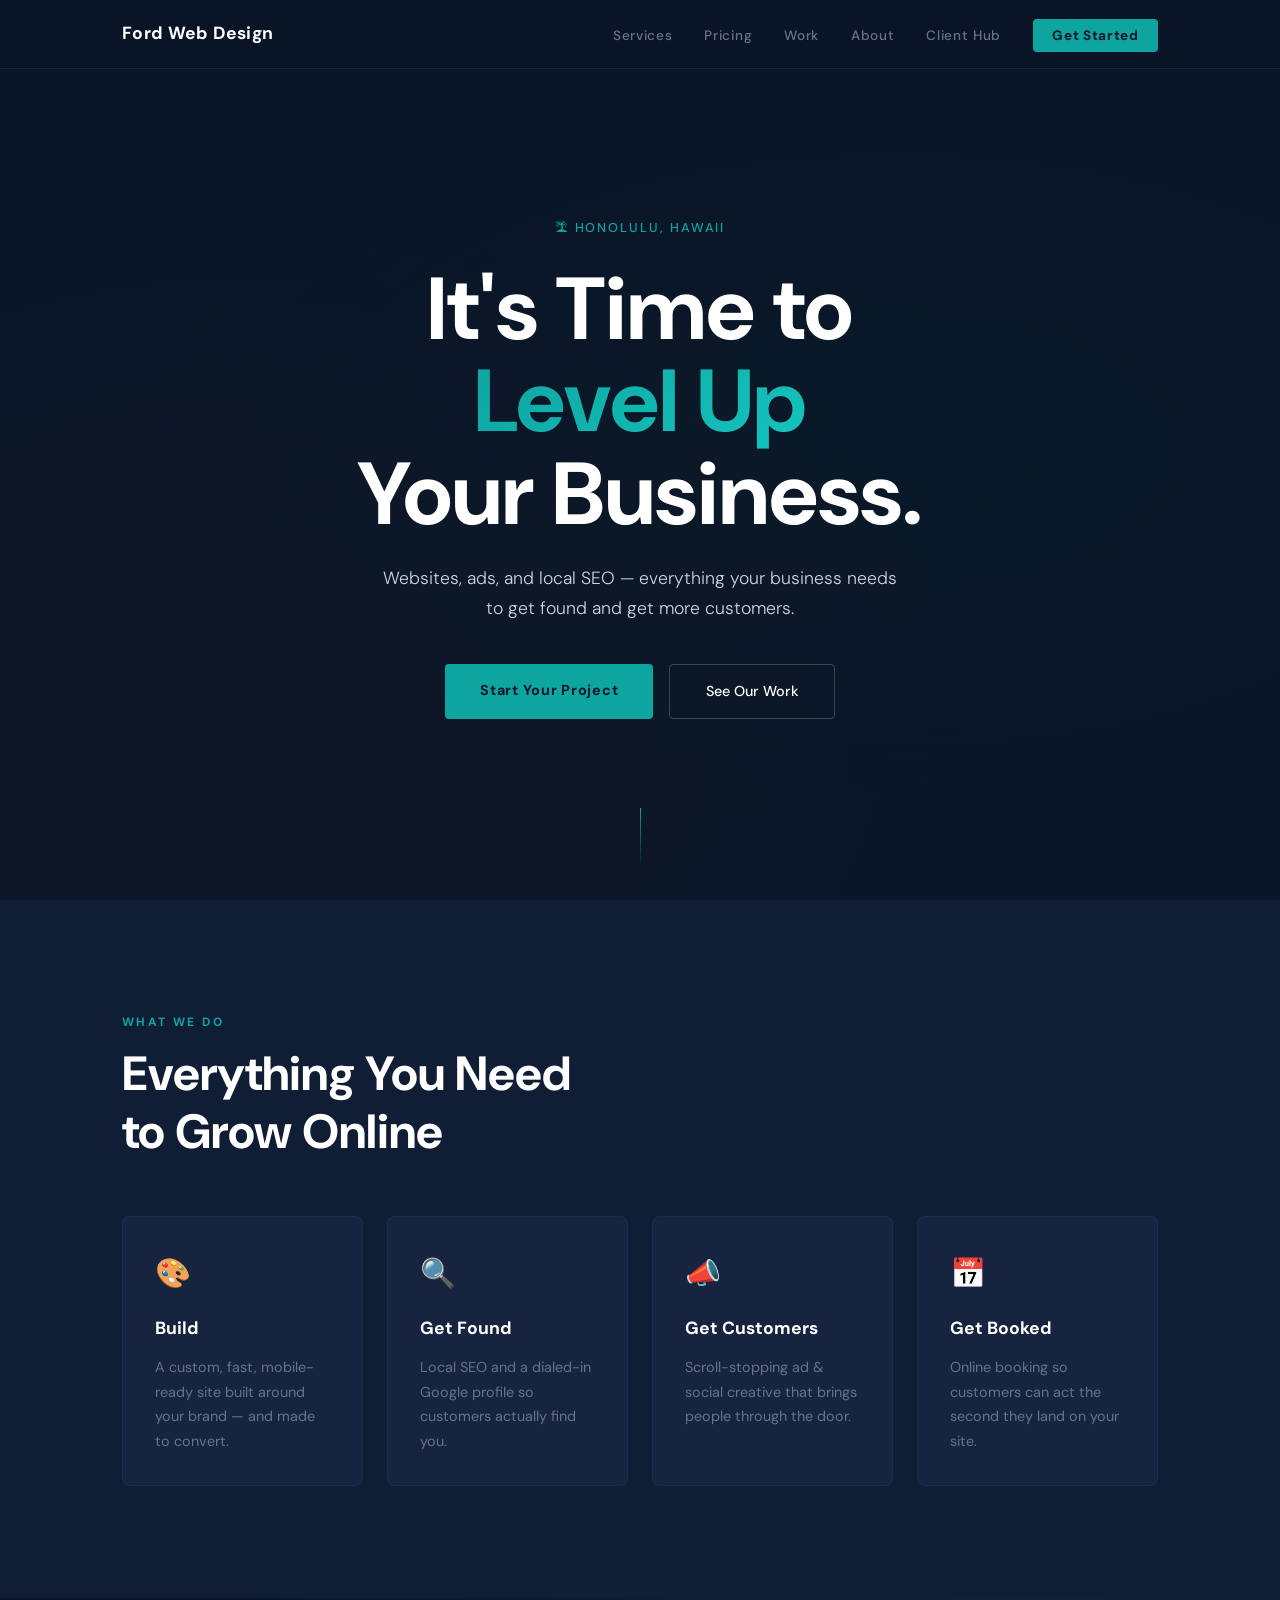
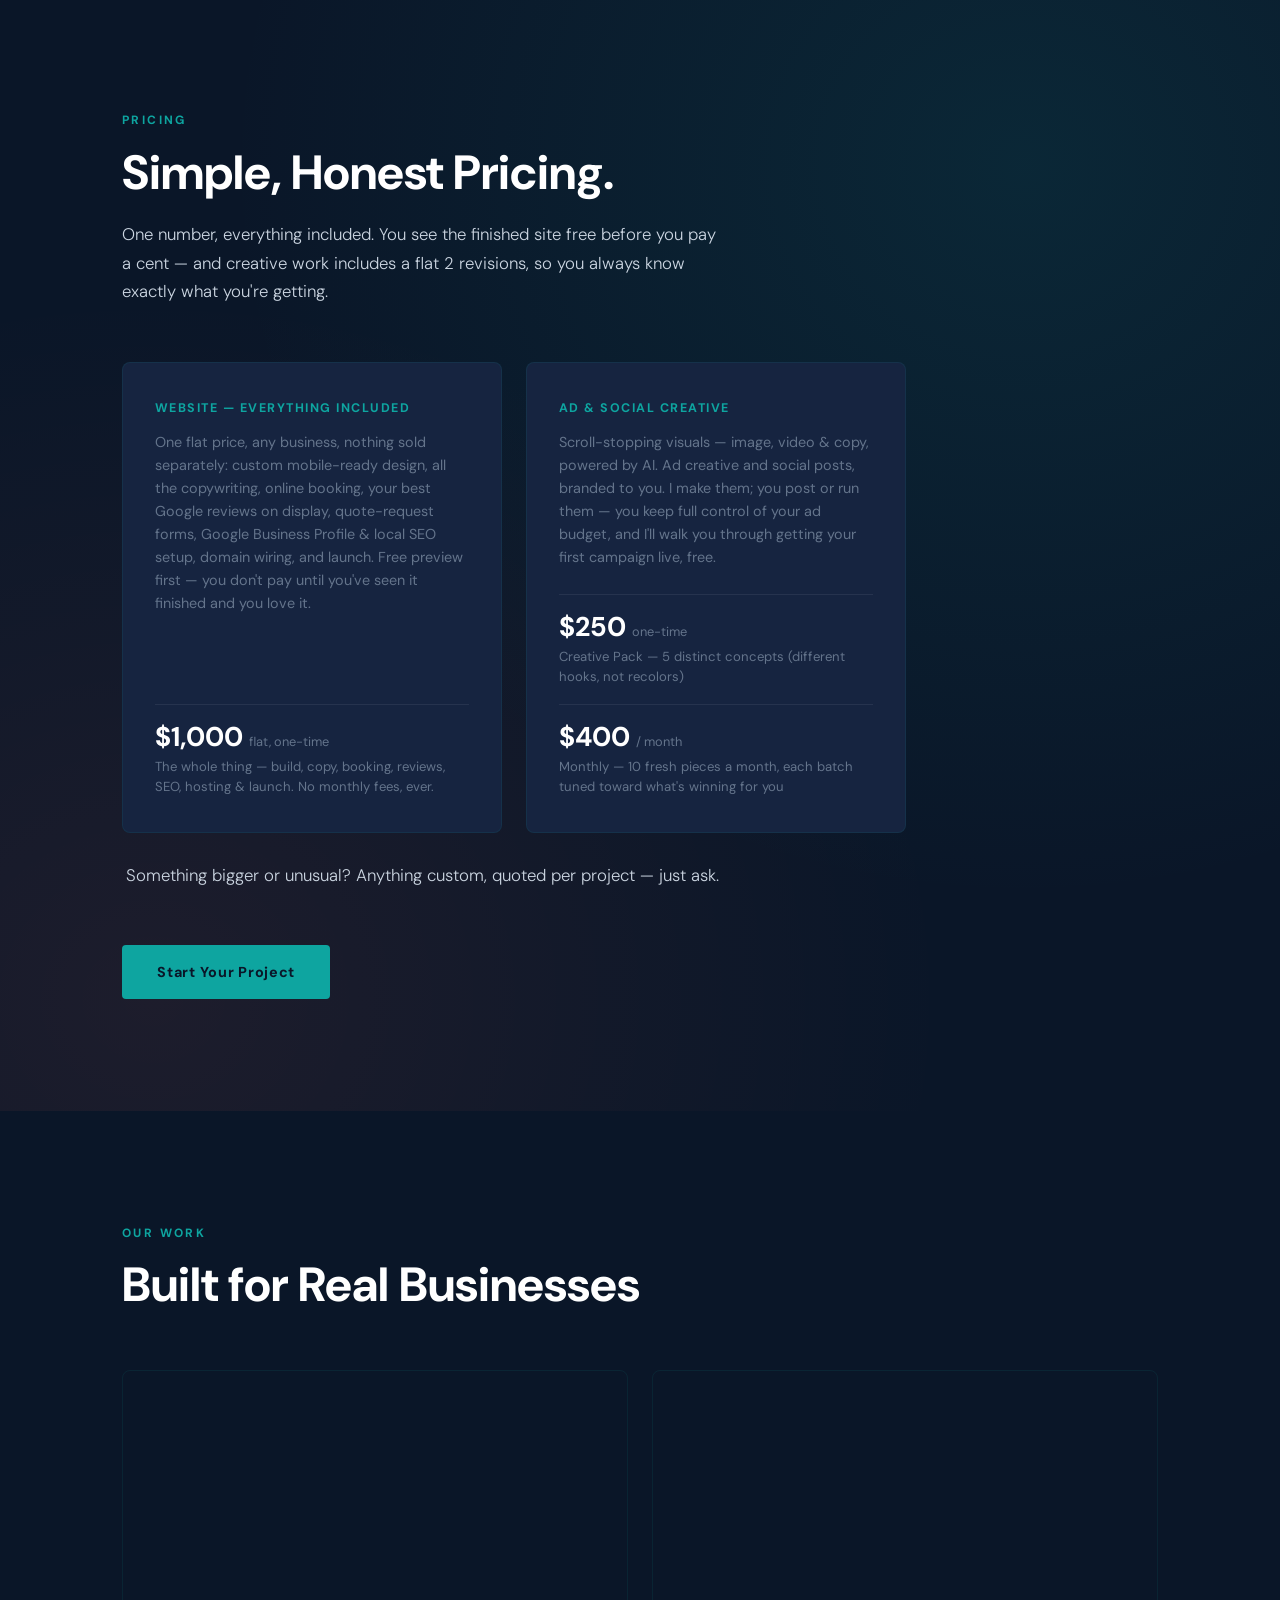
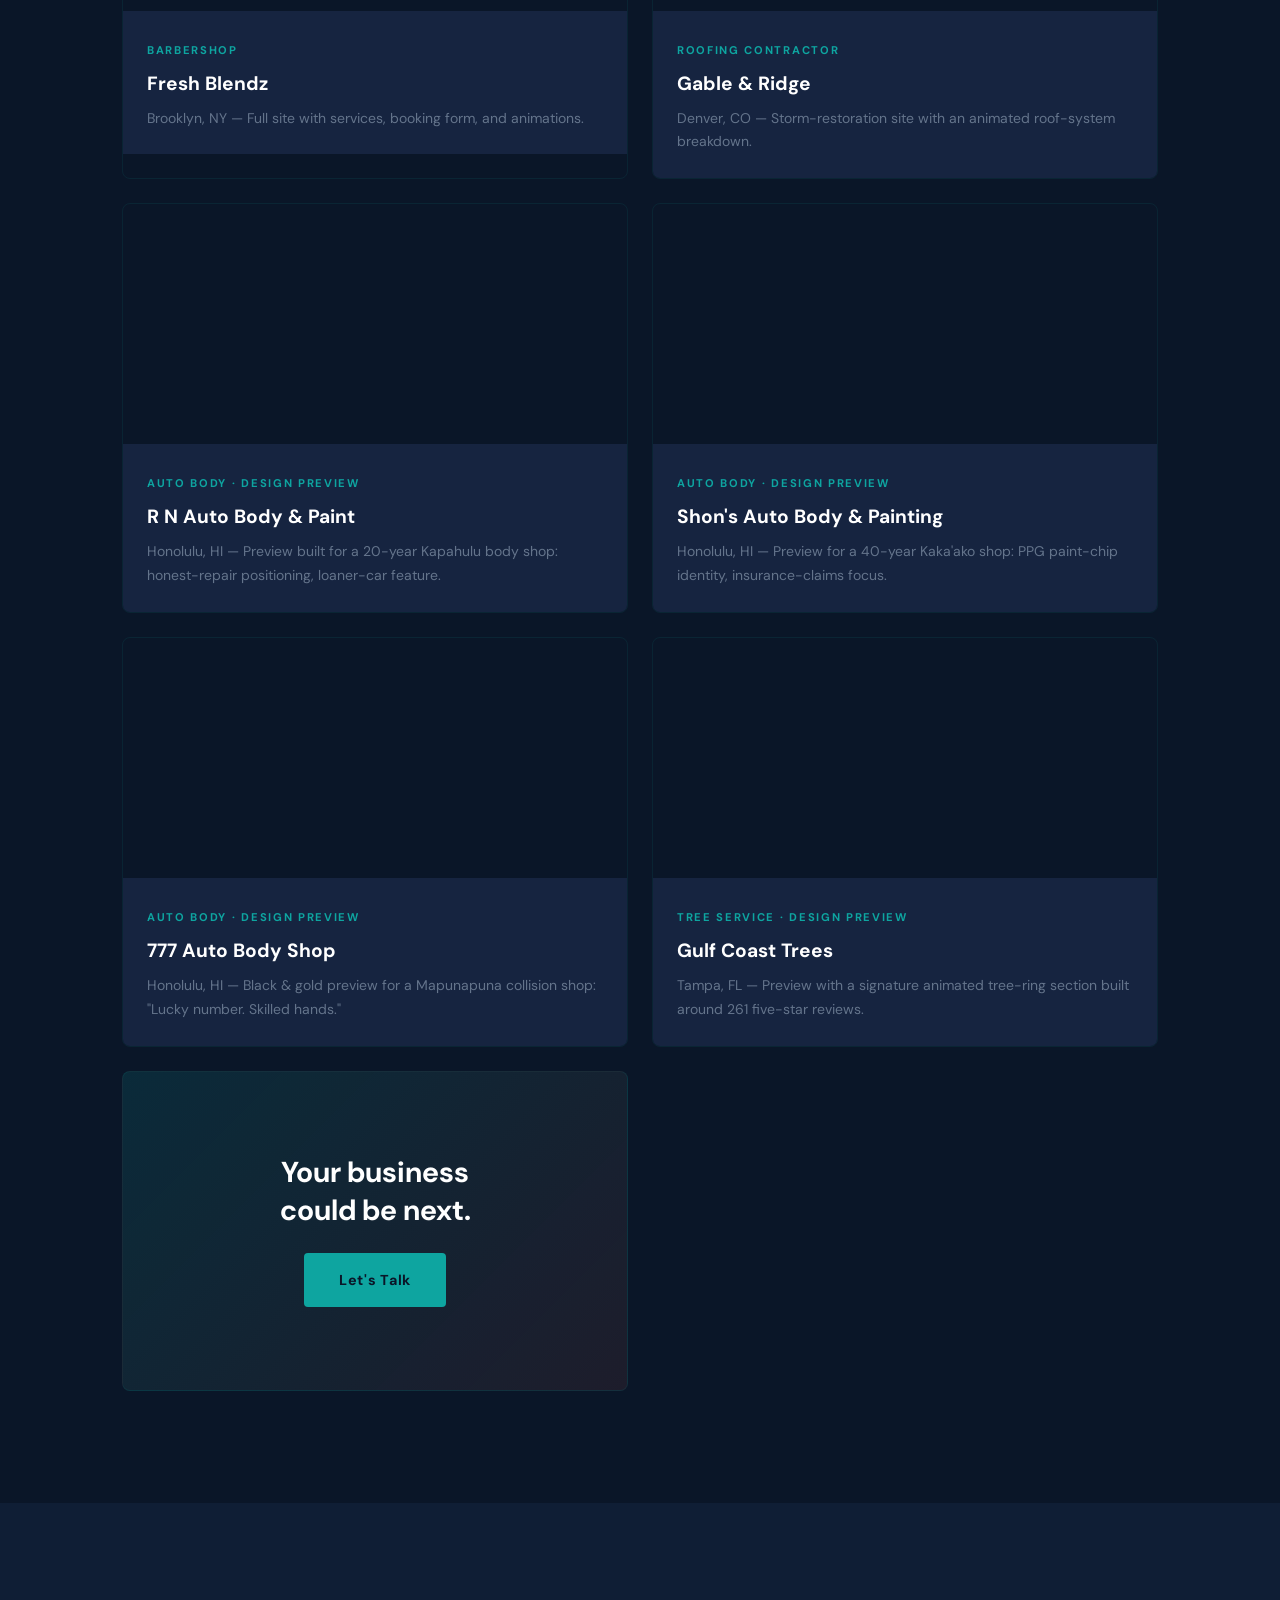
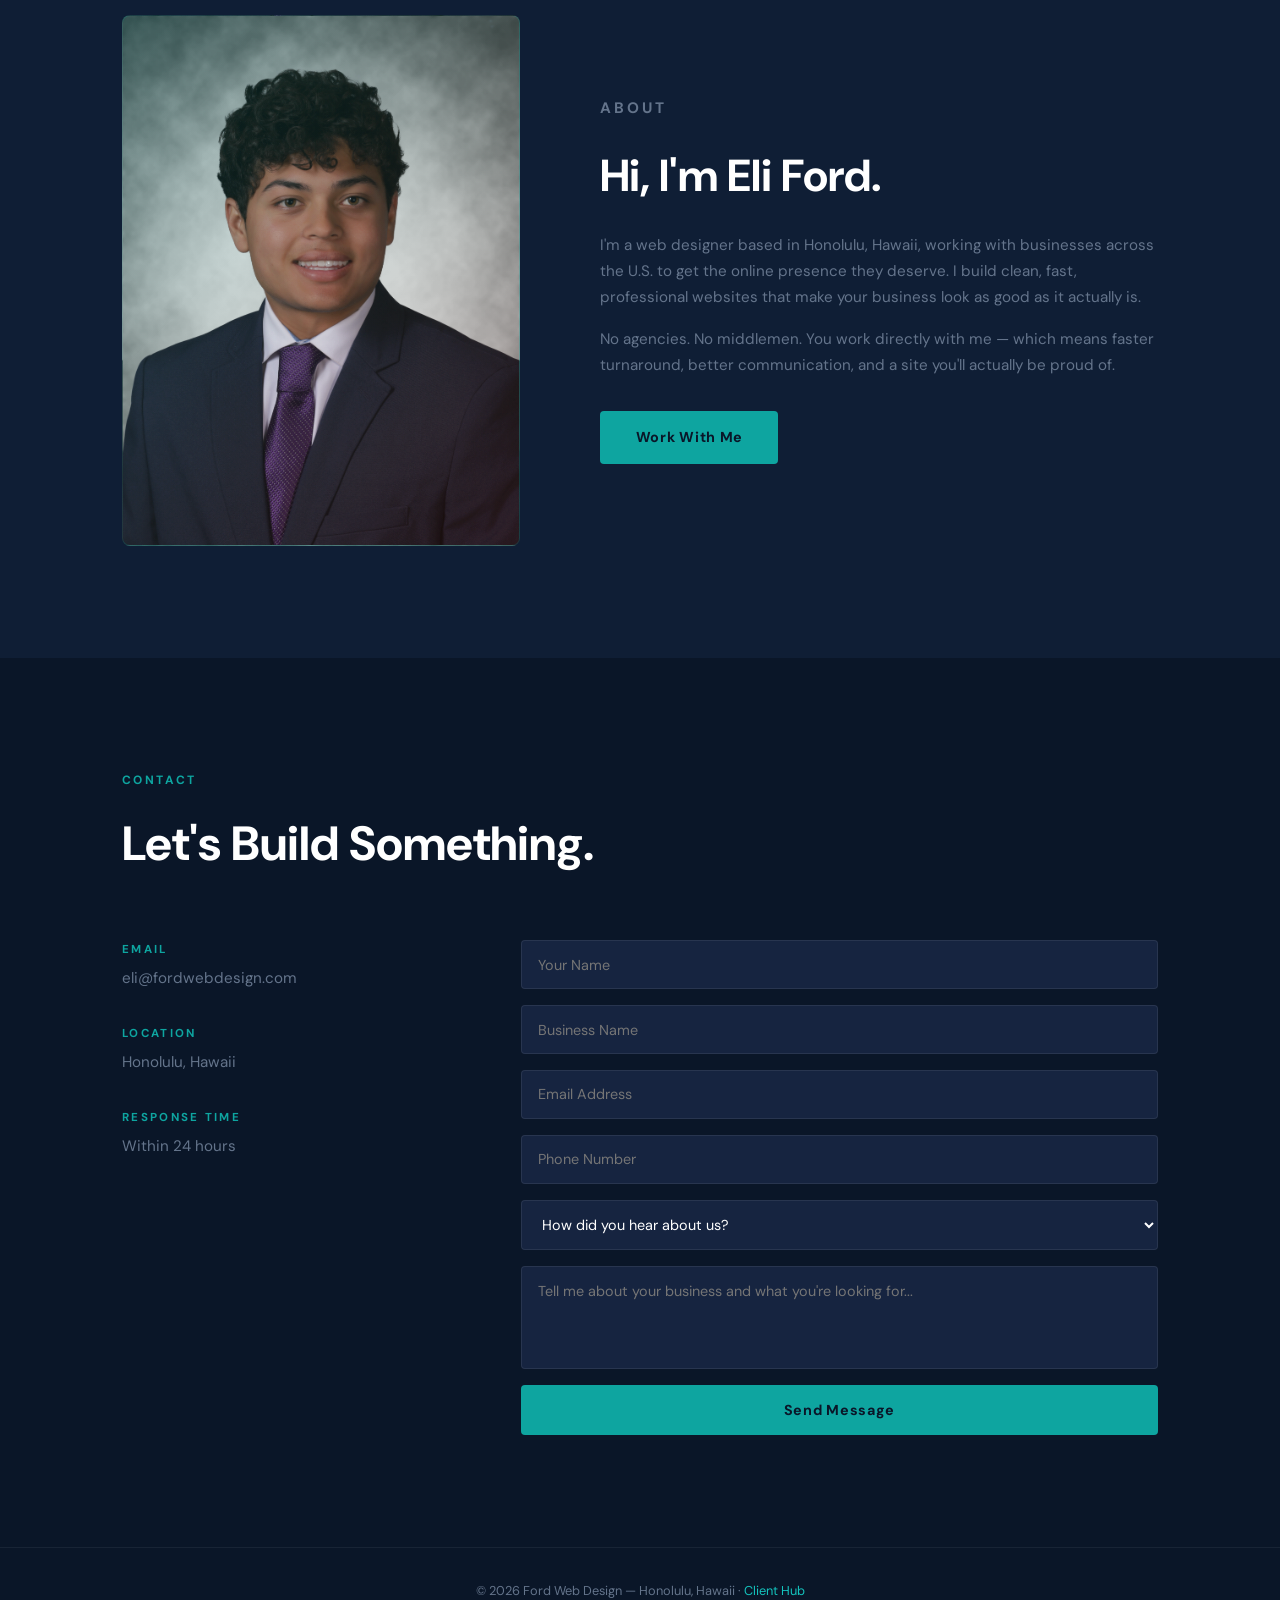
==== commit 1a5be970: "Work section: 4 design-preview cards added (R N, Shon's, 777, Gulf Coast) — honestly tagged 'Design " ====
--- a/index.html
+++ b/index.html
@@ -182,6 +182,50 @@
           </div>
         </div>
 
+        <div class="work-card" style="cursor:pointer;" onclick="openPreview('https://fordwebdesign.com/previews/rn-auto-body/')">
+          <div class="work-img" style="background-image: url('https://images.unsplash.com/photo-1625047509168-a7026f36de04?w=800&q=80')">
+            <div class="work-img-overlay"><span>Preview Site ↗</span></div>
+          </div>
+          <div class="work-info">
+            <span class="work-tag">Auto Body · Design Preview</span>
+            <h3>R N Auto Body &amp; Paint</h3>
+            <p>Honolulu, HI — Preview built for a 20-year Kapahulu body shop: honest-repair positioning, loaner-car feature.</p>
+          </div>
+        </div>
+
+        <div class="work-card" style="cursor:pointer;" onclick="openPreview('https://fordwebdesign.com/previews/shons-auto-body/')">
+          <div class="work-img" style="background-image: url('https://images.unsplash.com/photo-1507136566006-cfc505b114fc?w=800&q=80')">
+            <div class="work-img-overlay"><span>Preview Site ↗</span></div>
+          </div>
+          <div class="work-info">
+            <span class="work-tag">Auto Body · Design Preview</span>
+            <h3>Shon's Auto Body &amp; Painting</h3>
+            <p>Honolulu, HI — Preview for a 40-year Kaka'ako shop: PPG paint-chip identity, insurance-claims focus.</p>
+          </div>
+        </div>
+
+        <div class="work-card" style="cursor:pointer;" onclick="openPreview('https://fordwebdesign.com/previews/777-auto-body/')">
+          <div class="work-img" style="background-image: url('https://images.unsplash.com/photo-1486262715619-67b85e0b08d3?w=800&q=80')">
+            <div class="work-img-overlay"><span>Preview Site ↗</span></div>
+          </div>
+          <div class="work-info">
+            <span class="work-tag">Auto Body · Design Preview</span>
+            <h3>777 Auto Body Shop</h3>
+            <p>Honolulu, HI — Black &amp; gold preview for a Mapunapuna collision shop: "Lucky number. Skilled hands."</p>
+          </div>
+        </div>
+
+        <div class="work-card" style="cursor:pointer;" onclick="openPreview('https://fordwebdesign.com/previews/gulf-coast-trees/')">
+          <div class="work-img" style="background-image: url('https://images.unsplash.com/photo-1502082553048-f009c37129b9?w=800&q=80')">
+            <div class="work-img-overlay"><span>Preview Site ↗</span></div>
+          </div>
+          <div class="work-info">
+            <span class="work-tag">Tree Service · Design Preview</span>
+            <h3>Gulf Coast Trees</h3>
+            <p>Tampa, FL — Preview with a signature animated tree-ring section built around 261 five-star reviews.</p>
+          </div>
+        </div>
+
         <!-- LIGHTBOX -->
         <div id="lightbox" onclick="closePreview()">
           <div class="lightbox-inner" onclick="event.stopPropagation()">
